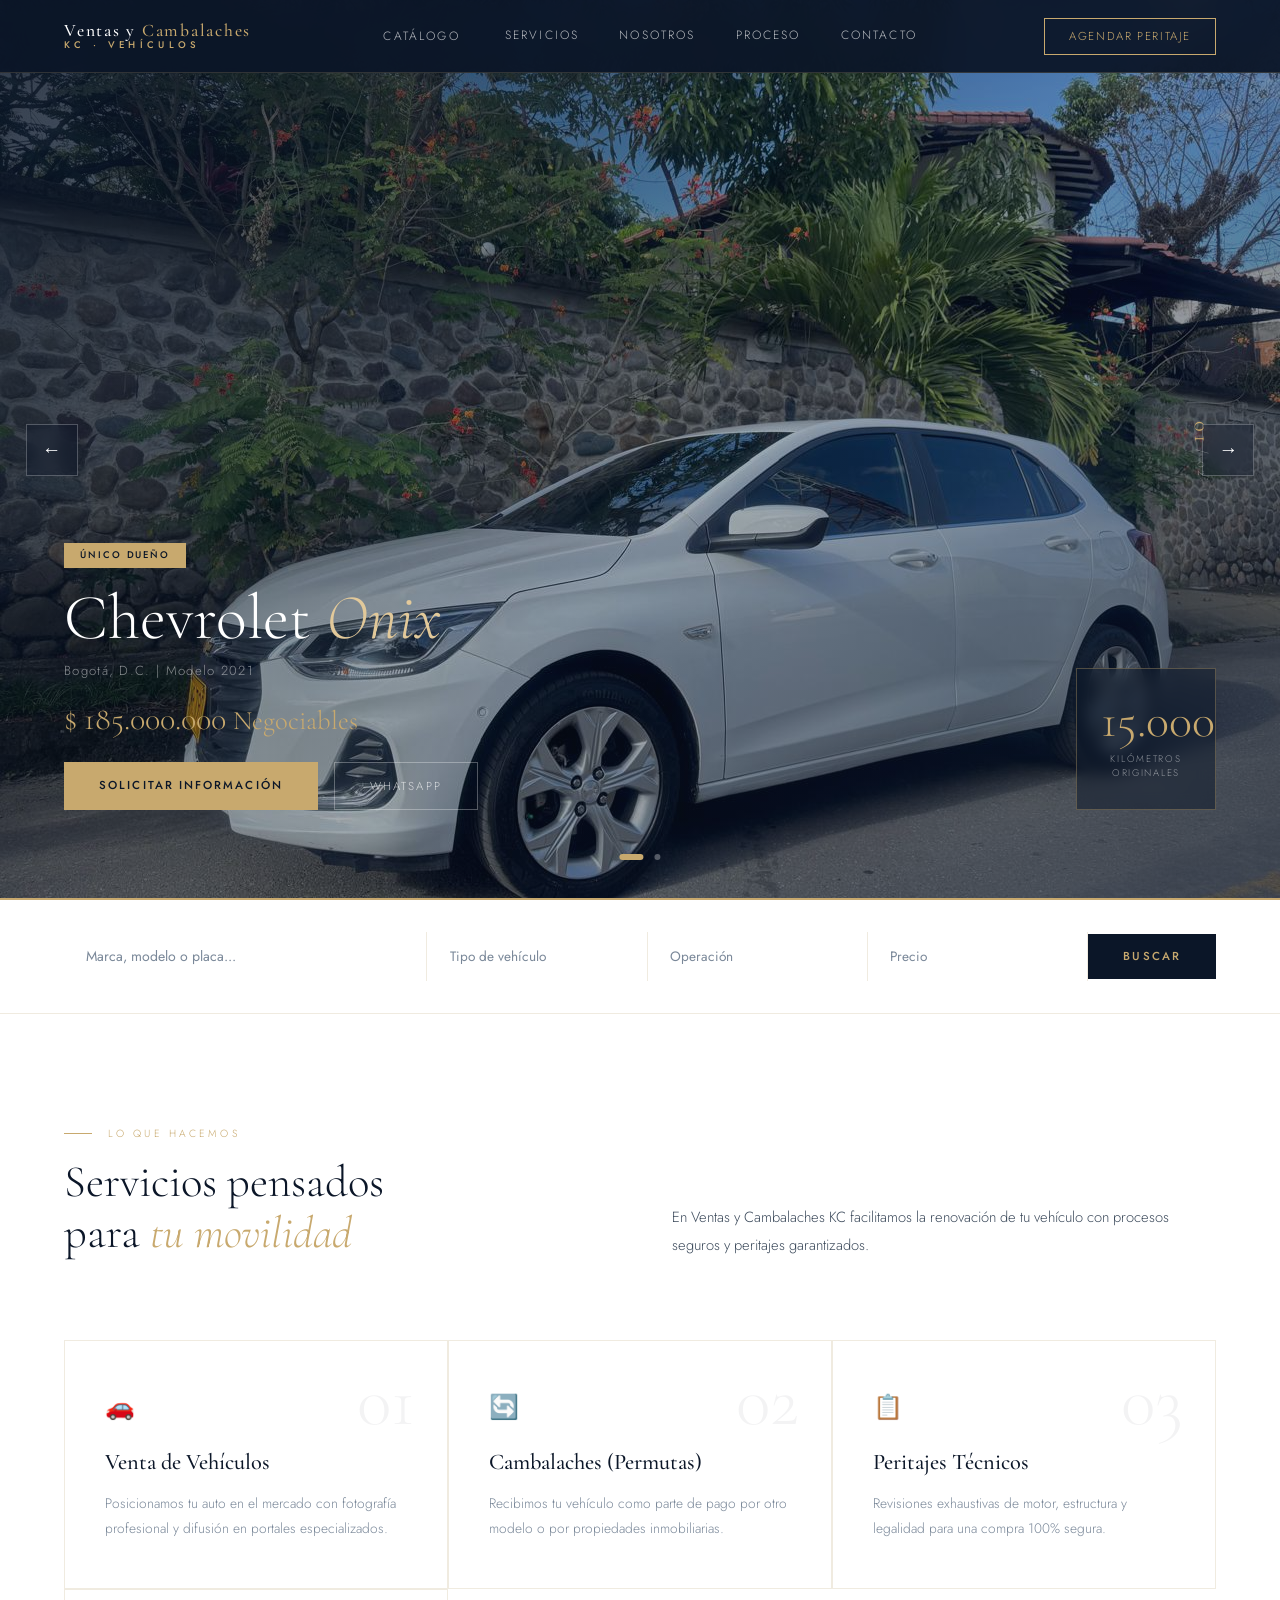
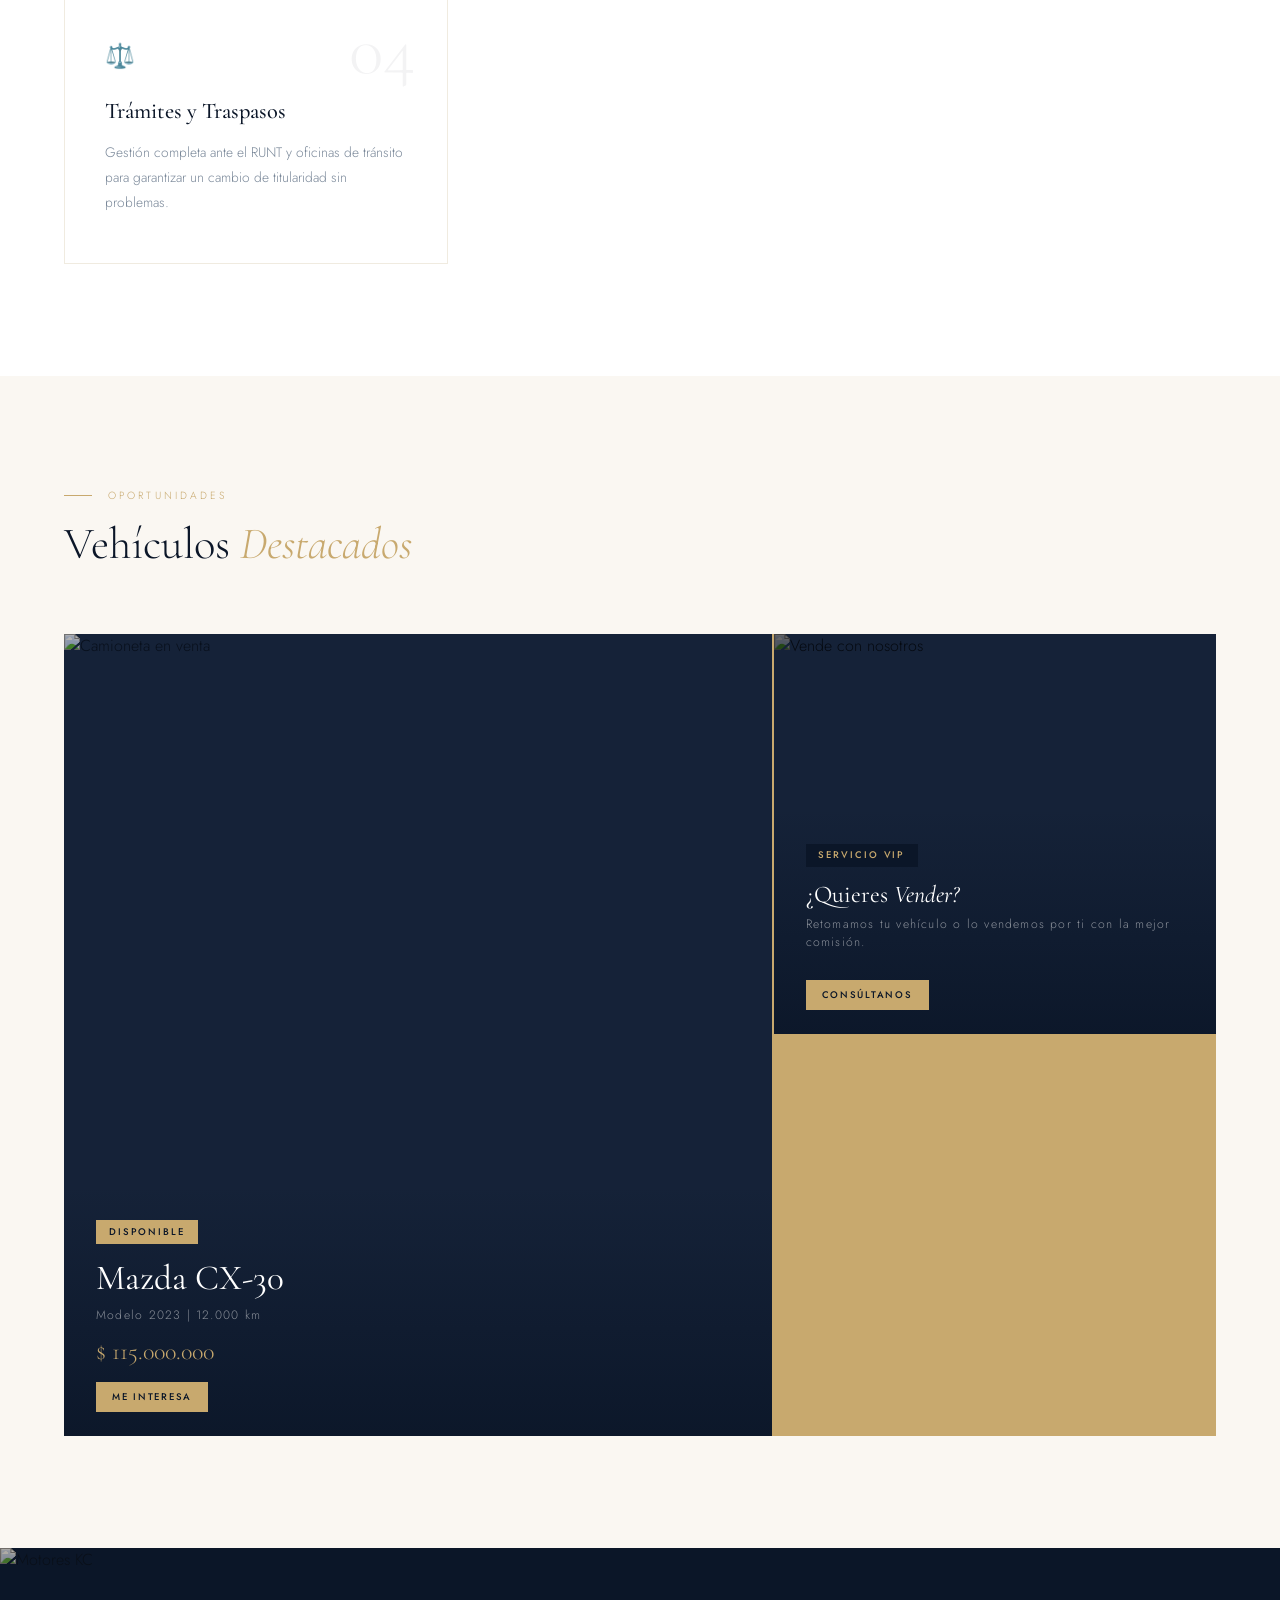
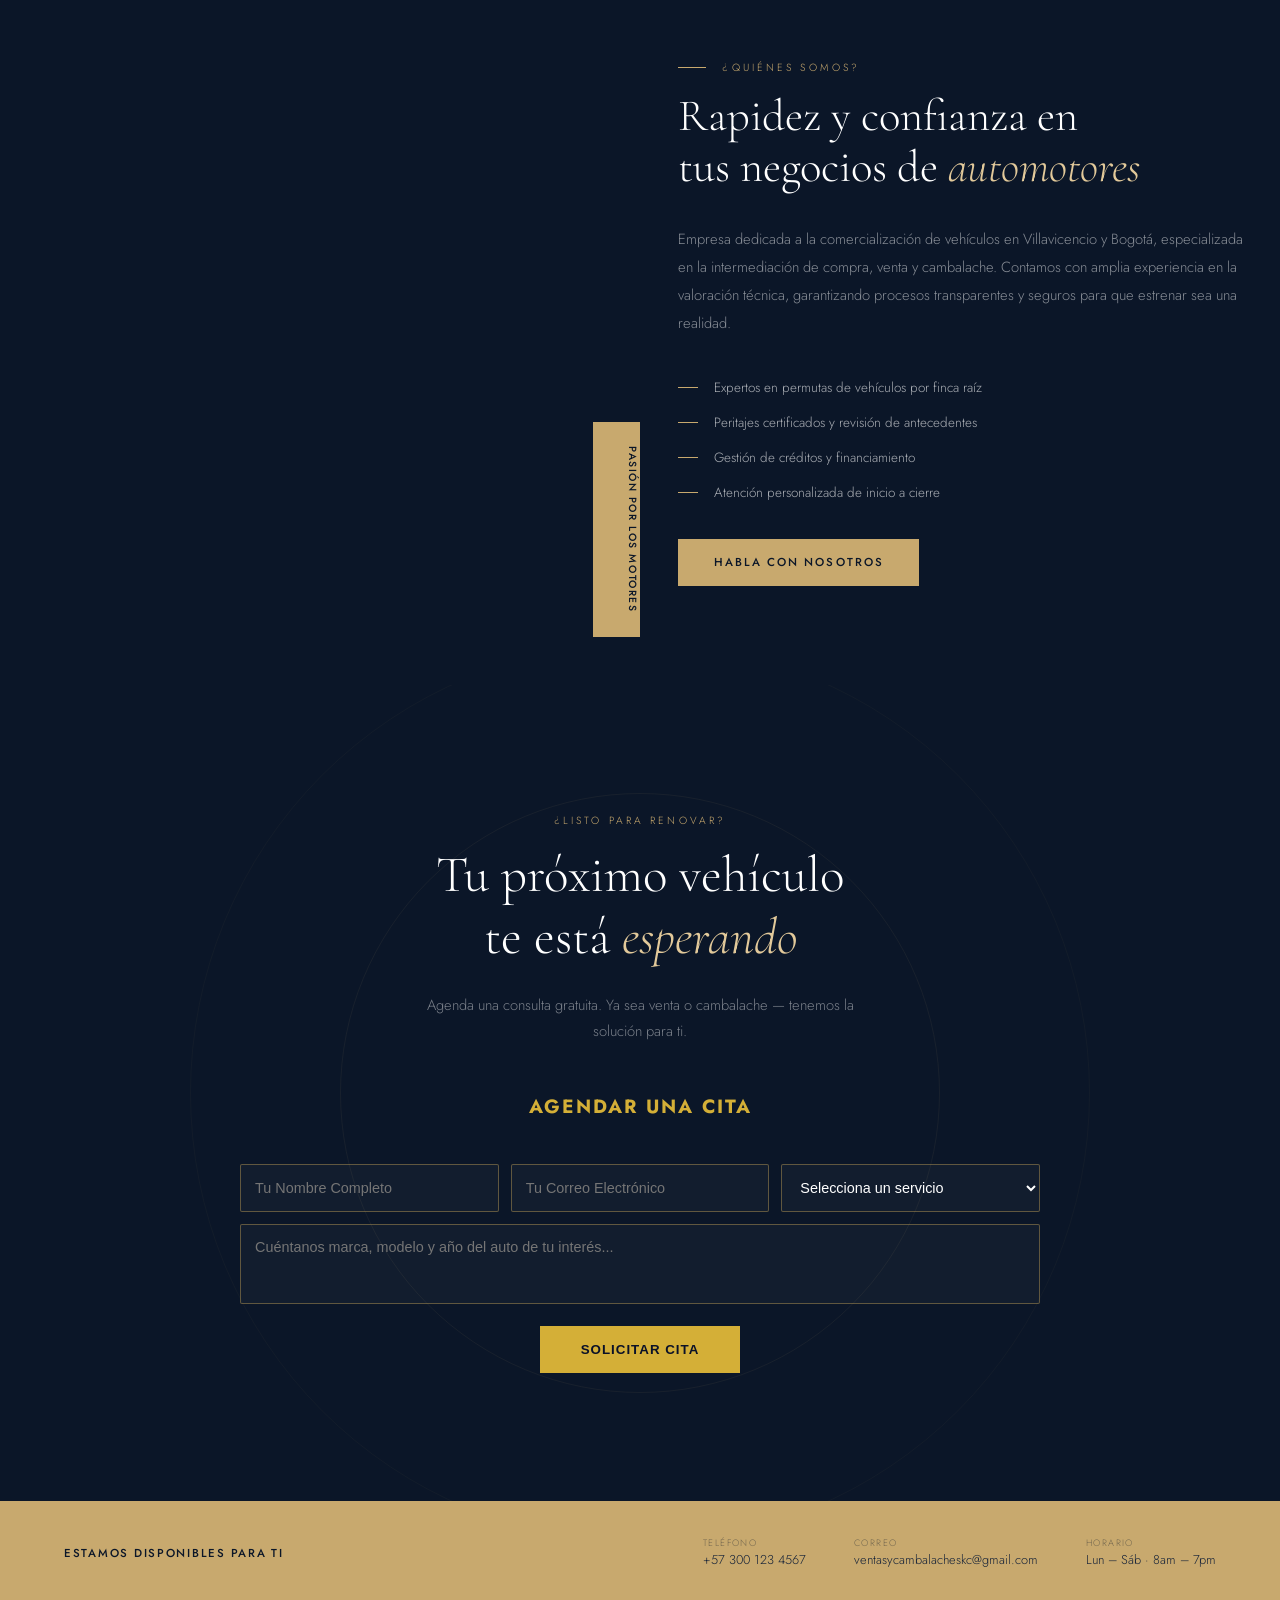
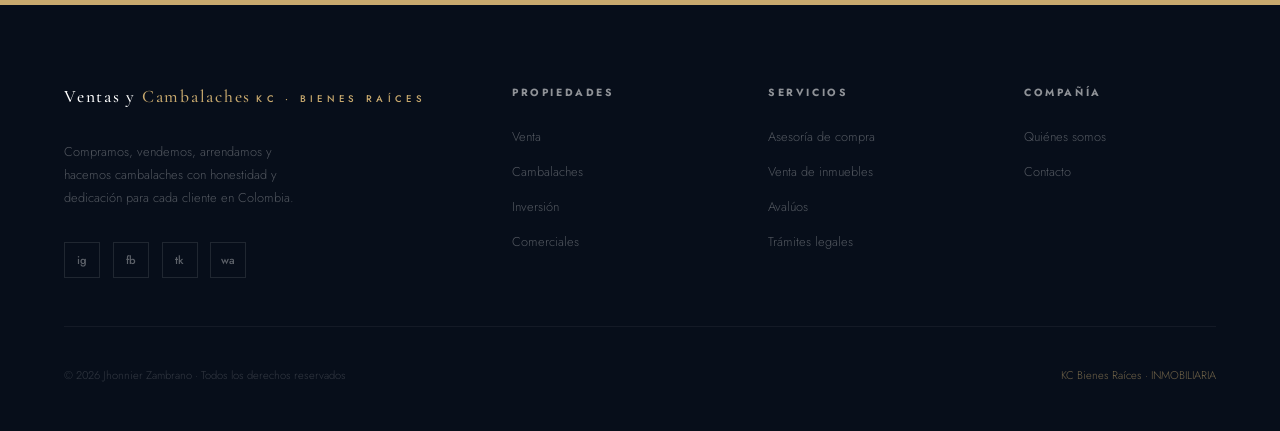
==== vehiculos.html @ 25b7a79c "feat: agrega propiedad Sol del Llano y catálogo de vehículos" ====
<!DOCTYPE html>
<html lang="es">
<head>
<meta charset="UTF-8">
<meta name="viewport" content="width=device-width, initial-scale=1.0">
<title>KC Vehículos | Ventas y Cambalaches en Bogotá</title>
<meta name="description" content="Tu próximo vehículo te está esperando. Especialistas en venta, compra y cambalaches de autos y camionetas con un servicio de lujo.">

<meta property="og:type" content="website">
<meta property="og:url" content="https://jhonnz18.github.io/KC-Bienes-Raices/vehiculos.html">
<meta property="og:title" content="KC Vehículos - Tu próximo auto te espera">
<meta property="og:description" content="Agenda tu consulta gratuita para venta o cambalache de vehículos.">
<meta property="og:image" content="https://jhonnz18.github.io/KC-Bienes-Raices/img/favicon.png">
<meta property="twitter:card" content="summary_large_image">
<meta property="twitter:title" content="KC Vehículos">
<meta property="twitter:description" content="Especialistas en gestión de vehículos y ventas.">
<link rel="preconnect" href="https://fonts.googleapis.com">
<link rel="icon" type="image/png" href="img/favicon.png">
<link rel="apple-touch-icon" href="img/favicon.png">
<link rel="icon" type="image/svg+xml" href="img/Logo.svg">
<link href="https://fonts.googleapis.com/css2?family=Cormorant+Garamond:ital,wght@0,300;0,400;0,500;0,600;1,300;1,400&family=Jost:wght@300;400;500&display=swap" rel="stylesheet">
<link rel="stylesheet" href="css/styles.css">
</head>
<body>
<!-- NAV -->
<nav>
  <a href="index.html" class="nav-logo">
    <span class="nav-logo-top">Ventas y <em>Cambalaches</em></span>
    <span class="nav-logo-kc">KC · VEHÍCULOS</span>
  </a>
  <ul class="nav-links">
    <li class="dropdown">
    <a href="#" class="dropbtn">CATÁLOGO <i class="fas fa-caret-down"></i></a>
    <div class="dropdown-content">
        <a href="index.html">Propiedades</a>
        <a href="vehiculos.html">Vehículos</a>
    </div>
</li>
    <li><a href="#servicios">Servicios</a></li>
    <li><a href="#nosotros">Nosotros</a></li>
    <li><a href="#proceso">Proceso</a></li>
    <li><a href="#contacto">Contacto</a></li>
  </ul>
  <a href="#contacto" class="nav-cta">Agendar peritaje</a>
  <button class="nav-hamburger" id="hamburger" aria-label="Menú">
    <span></span><span></span><span></span>
  </button>
</nav>

<div class="hero">
    <div class="carousel-track" id="track">
        <div class="carousel-slide">
            <div class="slide-bg" style="background-image:url('img/autos/Chevrolet_onix_2021_1.jpeg')"></div>
            <div class="slide-overlay"></div>
            <div class="slide-content">
                <div class="slide-info">
                    <span class="slide-tag">Único Dueño</span>
                    <h1 class="slide-name">Chevrolet <em>Onix</em></h1>
                    <div class="slide-location">Bogotá, D.C. | Modelo 2021 </div>
                    <div class="slide-price">$ 185.000.000 <small>Negociables</small></div>
                    <div class="slide-actions">
                        <a href="#contacto" class="btn-primary">Solicitar Información</a>
                        <a href="https://wa.me/573138341671?text=Hola%20KC%20Vehiculos,%20me%20interesa%20la%20Toyota%20Hilux." class="btn-ghost">WhatsApp</a>
                    </div>
                </div>

                <div class="slide-badge">
                    <div class="badge-num">15.000</div>
                    <div class="badge-label">Kilómetros <br> Originales</div>
                </div>
            </div>
        </div>

        <div class="carousel-slide">
            <div class="slide-bg" style="background-image:url('img/autos/Chevrolet_onix_2021_3.jpeg')"></div>
            <div class="slide-overlay"></div>
            <div class="slide-content">
                <div class="slide-info">
                    <span class="slide-tag">Documentación al día</span>
                    <h1 class="slide-name">Línea <em>Premium</em></h1>
                    <div class="slide-location">Peritaje aprobado | Asegurables 100%</div>
                    <div class="slide-actions">
                        <a href="#contacto" class="btn-primary">Ver Catálogo</a>
                    </div>
                </div>

                <div class="slide-badge">
                    <div class="badge-num">2023</div>
                    <div class="badge-label">Modelos <br> Recientes</div>
                </div>
            </div>
        </div>
    </div>

    <button class="carousel-arrow prev" id="prevBtn">&#8592;</button>
    <button class="carousel-arrow next" id="nextBtn">&#8594;</button>

    <div class="carousel-dots" id="dots">
        <button class="carousel-dot active" data-idx="0"></button>
        <button class="carousel-dot" data-idx="1"></button>
    </div>

    <div class="slide-counter" id="counter"><span>01</span> / 02</div>
    <div class="carousel-progress" id="progress"></div>
</div>

<!-- SEARCH BAR -->
<div class="search-bar">
  <input class="search-field" type="text" placeholder="Marca, modelo o placa...">
  <select class="search-select"><option>Tipo de vehículo</option><option>SUV</option><option>Sedán</option><option>Pick-up</option><option>Deportivo</option></select>
  <select class="search-select"><option>Operación</option><option>En Venta</option><option>Cambalache</option></select>
  <select class="search-select"><option>Precio</option><option>Hasta $50M</option><option>$50M–$100M</option><option>$100M–$200M</option><option>Más de $200M</option></select>
  <button class="search-btn">Buscar</button>
</div>

<!-- SERVICES -->
<section class="services" id="servicios">
  <div class="services-header">
    <div>
      <div class="section-label">Lo que hacemos</div>
      <h2 class="section-title">Servicios pensados<br>para <em>tu movilidad</em></h2>
    </div>
    <p class="services-intro">En Ventas y Cambalaches KC facilitamos la renovación de tu vehículo con procesos seguros y peritajes garantizados.</p>
  </div>
  <div class="services-grid">
    <div class="service-card"><div class="service-num">01</div><div class="service-icon">🚗</div><div class="service-name">Venta de Vehículos</div><p class="service-desc">Posicionamos tu auto en el mercado con fotografía profesional y difusión en portales especializados.</p></div>
    <div class="service-card"><div class="service-num">02</div><div class="service-icon">🔄</div><div class="service-name">Cambalaches (Permutas)</div><p class="service-desc">Recibimos tu vehículo como parte de pago por otro modelo o por propiedades inmobiliarias.</p></div>
    <div class="service-card"><div class="service-num">03</div><div class="service-icon">📋</div><div class="service-name">Peritajes Técnicos</div><p class="service-desc">Revisiones exhaustivas de motor, estructura y legalidad para una compra 100% segura.</p></div>
    <div class="service-card"><div class="service-num">04</div><div class="service-icon">⚖️</div><div class="service-name">Trámites y Traspasos</div><p class="service-desc">Gestión completa ante el RUNT y oficinas de tránsito para garantizar un cambio de titularidad sin problemas.</p></div>
  </div>
</section>

<!-- Vehículos destacados -->
<section class="properties" id="propiedades">
    <div class="properties-header">
        <div>
            <span class="section-label">Oportunidades</span>
            <h2 class="section-title">Vehículos <em>Destacados</em></h2>
        </div>
    </div>

    <div class="properties-grid">
        <div class="prop-card prop-main">
            <img src="img/vehiculos/camioneta_ejemplo.webp" alt="Camioneta en venta" class="prop-card-img">
            <div class="prop-info">
                <span class="prop-tag">Disponible</span>
                <h3 class="prop-name">Mazda CX-30</h3>
                <p class="prop-location">Modelo 2023 | 12.000 km</p>
                <div class="prop-price">$ 115.000.000</div>
                <a href="https://wa.me/573138341671" class="btn-primary" style="padding: 0.5rem 1rem; font-size: 0.6rem; margin-top: 1rem; display: inline-block;">Me interesa</a>
            </div>
        </div>

        <div class="prop-card">
            <img src="img/vehiculos/vende_con_nosotros.webp" alt="Vende con nosotros" class="prop-card-img" style="filter: brightness(0.4);">
            <div class="prop-info">
                <span class="prop-tag" style="background: var(--navy); color: var(--gold);">Servicio VIP</span>
                <h3 class="prop-name">¿Quieres <em>Vender?</em></h3>
                <p class="prop-location">Retomamos tu vehículo o lo vendemos por ti con la mejor comisión.</p>
                <a href="#contacto" class="btn-primary" style="padding: 0.5rem 1rem; font-size: 0.6rem; margin-top: 1rem; display: inline-block;">Consúltanos</a>
            </div>
        </div>
    </div>
</section>

<!-- ABOUT -->
<section class="about" id="nosotros">
  <div class="about-image">
    <img src="https://images.unsplash.com/photo-1552519507-da3b142c6e3d?w=800&q=85" alt="Motores KC">
    <div class="about-image-label">Pasión por los Motores</div>
  </div>
  <div class="about-content">
    <div class="section-label">¿Quiénes somos?</div>
    <h2 class="section-title" style="color:white;"> Rapidez y confianza en<br>tus negocios de <em>automotores</em><br></h2>
    <p class="about-body">Empresa dedicada a la comercialización de vehículos en Villavicencio y Bogotá, especializada en la intermediación de compra, venta y cambalache. Contamos con amplia experiencia en la valoración técnica, garantizando procesos transparentes y seguros para que estrenar sea una realidad.</p>
    <ul class="about-features">
      <li>Expertos en permutas de vehículos por finca raíz</li>
      <li>Peritajes certificados y revisión de antecedentes</li>
      <li>Gestión de créditos y financiamiento</li>
      <li>Atención personalizada de inicio a cierre</li>
    </ul>
    <a href="#contacto" class="btn-primary">Habla con nosotros</a>
  </div>
</section>

<!-- Sección de Agendar Cita -->
<section class="cta-section" id="contacto">
    <div class="section-label cta-label">¿Listo para renovar?</div>
    <h2 class="cta-title">Tu próximo vehículo<br>te está <em>esperando</em></h2>
    <p class="cta-desc">Agenda una consulta gratuita. Ya sea venta o cambalache — tenemos la solución para ti.</p>
    
    <div class="cta-actions">
        <h2>Agendar una Cita</h2>
        <form id="form-agendar" action="javascript:void(0);" onsubmit="event.preventDefault();">
            <input type="text" name="user_name" placeholder="Tu Nombre Completo" required>
            <input type="email" name="user_email" placeholder="Tu Correo Electrónico" required>
            <select name="servicio" required>
                <option value="" disabled selected>Selecciona un servicio</option>
                <option value="Compra">Compra de Vehículo</option>
                <option value="Venta">Venta de Vehículo</option>
                <option value="Cambalache">Cambalache / Permuta</option>
            </select>
            <textarea name="message" placeholder="Cuéntanos marca, modelo y año del auto de tu interés..." required></textarea>
            <button type="submit" id="btn-enviar">Solicitar Cita</button>
        </form> 
    </div>
</section>

<!-- Modal de Confirmación -->
<div id="custom-modal" class="modal-overlay" style="display: none;">
    <div class="modal-content">
        <div class="modal-icon">✔</div>
        <h3 class="modal-title">¡Cita Solicitada!</h3>
        <p class="modal-text">Gracias por confiar en <strong>KC Vehículos</strong>. Nos pondremos en contacto pronto.</p>
        <button type="button" onclick="closeModal()" class="modal-btn">Entendido</button>
    </div>
</div>
<!-- CONTACT STRIP -->
<div class="contact-strip">
  <div class="contact-strip-text">Estamos disponibles para ti</div>
  <div class="contact-strip-info">
    <div class="contact-item"><span class="contact-item-label">Teléfono</span>+57 300 123 4567</div>
    <div class="contact-item"><span class="contact-item-label">Correo</span>ventasycambalacheskc@gmail.com</div>
    <div class="contact-item"><span class="contact-item-label">Horario</span>Lun – Sáb · 8am – 7pm</div>
  </div>
</div>
<!-- FOOTER -->
<footer>
  <div class="footer-grid">
    <div>
      <a href="#" class="nav-logo" style="display:inline-block; margin-bottom:1rem;">
        <span class="nav-logo-top">Ventas y <em>Cambalaches</em></span>
        <span class="nav-logo-kc">KC · Bienes Raíces</span>
      </a>
      <p class="footer-tagline">Compramos, vendemos, arrendamos y hacemos cambalaches con honestidad y dedicación para cada cliente en Colombia.</p>
      <div class="footer-social">
        <a href="https://www.instagram.com/ventasycambalacheskc?igsh=ZnFyOThuaWVzZmMy" class="social-btn">ig</a>
        <a href="https://www.facebook.com/profile.php?id=61577537324585&sfnsn=wa" class="social-btn">fb</a>
        <a href="https://www.tiktok.com/@jeniferparrado?_r=1&_t=ZS-95vRqZC7uUx" class="social-btn">tk</a>
        <a href="https://wa.me/573138341671" class="social-btn">wa</a>
      </div>
    </div>
    <div class="footer-col"><h4>Propiedades</h4><ul class="footer-links"><li><a href="#">Venta</a></li><li><a href="#">Cambalaches</a></li><li><a href="#">Inversión</a></li><li><a href="#">Comerciales</a></li></ul></div>
    <div class="footer-col"><h4>Servicios</h4><ul class="footer-links"><li><a href="#">Asesoría de compra</a></li><li><a href="#">Venta de inmuebles</a></li><li><a href="#">Avalúos</a></li><li><a href="#">Trámites legales</a></li></ul></div>
    <div class="footer-col"><h4>Compañía</h4><ul class="footer-links"><li><a href="#">Quiénes somos</a></li><li><a href="#">Contacto</a></li></ul></div>
  </div>
  <div class="footer-bottom">
    <span>© 2026 Jhonnier Zambrano · Todos los derechos reservados</span>
    <span class="gold"> KC Bienes Raíces · INMOBILIARIA</span>
  </div>
</footer>

<script src="js/main.js"></script>
<script type="text/javascript" src="https://cdn.jsdelivr.net/npm/@emailjs/browser@3/dist/email.min.js"></script>
<script src="js/contact.js"></script>
</body>
</html>
---- css/styles.css ----
*, *::before, *::after { box-sizing: border-box; margin: 0; padding: 0; }
  :root {
    --navy: #0B1628;
    --navy-mid: #152238;
    --gold: #C8A96E;
    --gold-light: #E2C99A;
    --gold-pale: #F5EDD8;
    --cream: #FAF7F2;
    --cream-dark: #F0EBE0;
    --text-dark: #0B1628;
    --text-mid: #3D4B5C;
    --text-muted: #7A8899;
    --white: #FFFFFF;
  }
  html { scroll-behavior: smooth; }
  body { font-family: 'Jost', sans-serif; background: var(--cream); color: var(--text-dark); font-weight: 300; overflow-x: hidden; }

  /* NAV */
  nav {
    position: fixed; top: 0; left: 0; right: 0; z-index: 200;
    display: flex; align-items: center; justify-content: space-between;
    padding: 1.1rem 5%;
    background: rgba(11,22,40,0.94);
    backdrop-filter: blur(14px);
    border-bottom: 0.5px solid rgba(200,169,110,0.2);
  }
  .nav-logo { display: flex; flex-direction: column; line-height: 1; text-decoration: none; }
  .nav-logo-top {
    font-family: 'Cormorant Garamond', serif;
    font-size: 1.1rem; font-weight: 500;
    letter-spacing: 0.1em; color: var(--white);
  }
  .nav-logo-top em { font-style: normal; color: var(--gold); }
  .nav-logo-kc {
    font-family: 'Jost', sans-serif;
    font-size: 0.6rem; font-weight: 500;
    letter-spacing: 0.45em; text-transform: uppercase;
    color: var(--gold); margin-top: 2px;
  }
  .nav-links { display: flex; gap: 2.5rem; list-style: none; }
  .nav-links a {
    font-size: 0.75rem; letter-spacing: 0.18em; text-transform: uppercase;
    color: rgba(255,255,255,0.7); text-decoration: none; transition: color 0.3s;
  }
  .nav-links a:hover { color: var(--gold); }
  .nav-cta {
    font-size: 0.72rem; letter-spacing: 0.14em; text-transform: uppercase;
    padding: 0.6rem 1.5rem; border: 1px solid var(--gold);
    color: var(--gold); text-decoration: none; transition: all 0.3s;
  }
  .nav-cta:hover { background: var(--gold); color: var(--navy); }

  /* HERO CAROUSEL */
  .hero {
    position: relative; height: 100vh; min-height: 700px;
    overflow: hidden;
  }

  .carousel-track {
    position: absolute; inset: 0;
    display: flex; width: 400%; 
    transition: transform 0.9s cubic-bezier(0.77,0,0.175,1);
  }

  .carousel-slide {
    position: relative; width: 25%; flex-shrink: 0;
    height: 100%;
  }

  .slide-bg {
    position: absolute; inset: 0;
    background-size: cover; background-position: center;
    transform: scale(1.00);
    transition: transform 8s ease-out;
  }
  .carousel-slide.active .slide-bg { transform: scale(1); }

  .slide-overlay {
    position: absolute; inset: 0;
    background: linear-gradient(
      135deg,
      rgba(11,22,40,0.85) 0%,
      rgba(11,22,40,0.35) 55%,
      rgba(11,22,40,0.65) 100%
    );
  }

  /* Animated diagonal accent */
  .slide-accent {
    position: absolute; top: 0; right: 0;
    width: 38%; height: 100%;
    border-left: 1px solid rgba(200,169,110,0.15);
    background: linear-gradient(160deg, transparent 40%, rgba(200,169,110,0.05) 100%);
    pointer-events: none;
  }

  .slide-content {
    position: absolute; bottom: 0; left: 0; right: 0;
    padding: 0 5% 7%;
    display: flex; justify-content: space-between; align-items: flex-end;
  }

  .slide-info { max-width: 560px; }

  .slide-label {
    font-size: 0.65rem; letter-spacing: 0.3em; text-transform: uppercase;
    color: var(--gold); margin-bottom: 1rem;
    display: flex; align-items: center; gap: 0.8rem;
    opacity: 0; transform: translateY(20px);
    transition: all 0.7s ease 0.3s;
  }
  .slide-label::before { content: ''; width: 32px; height: 1px; background: var(--gold); }

  .slide-tag {
    display: inline-block;
    font-size: 0.6rem; letter-spacing: 0.2em; text-transform: uppercase;
    padding: 0.35rem 1rem; background: var(--gold); color: var(--navy);
    font-weight: 500; margin-bottom: 1rem;
    opacity: 0; transform: translateY(20px);
    transition: all 0.7s ease 0.4s;
  }

  .slide-name {
    font-family: 'Cormorant Garamond', serif;
    font-size: clamp(2.4rem, 5vw, 4.5rem); font-weight: 300; line-height: 1.05;
    color: var(--white); margin-bottom: 0.6rem;
    opacity: 0; transform: translateY(24px);
    transition: all 0.7s ease 0.5s;
  }
  .slide-name em { font-style: italic; color: var(--gold-light); }

  .slide-location {
    font-size: 0.82rem; letter-spacing: 0.1em;
    color: rgba(255,255,255,0.5); margin-bottom: 1.2rem;
    opacity: 0; transform: translateY(20px);
    transition: all 0.7s ease 0.6s;
  }

  .slide-details {
    display: flex; gap: 1.5rem; margin-bottom: 1.8rem;
    opacity: 0; transform: translateY(20px);
    transition: all 0.7s ease 0.65s;
  }
  .slide-detail {
    font-size: 0.8rem; color: rgba(255,255,255,0.65);
    display: flex; align-items: center; gap: 0.4rem;
  }
  .slide-detail::before { content: '◆'; font-size: 0.4rem; color: var(--gold); }

  .slide-price {
    font-family: 'Cormorant Garamond', serif;
    font-size: 2rem; font-weight: 300; color: var(--gold);
    opacity: 0; transform: translateY(20px);
    transition: all 0.7s ease 0.7s;
  }

  .slide-actions {
    display: flex; gap: 1rem; margin-top: 1.5rem;
    opacity: 0; transform: translateY(20px);
    transition: all 0.7s ease 0.8s;
  }

  .carousel-slide.active .slide-label,
  .carousel-slide.active .slide-tag,
  .carousel-slide.active .slide-name,
  .carousel-slide.active .slide-location,
  .carousel-slide.active .slide-details,
  .carousel-slide.active .slide-price,
  .carousel-slide.active .slide-actions {
    opacity: 1; transform: translateY(0);
  }

  /* Property badge card (right side) */
  .slide-badge {
    flex-shrink: 0;
    border: 1px solid rgba(200,169,110,0.35);
    padding: 1.8rem 1.5rem; text-align: center;
    width: 140px; background: rgba(11,22,40,0.5);
    backdrop-filter: blur(8px);
    opacity: 0; transform: translateX(20px);
    transition: all 0.7s ease 0.9s;
  }
  .carousel-slide.active .slide-badge { opacity: 1; transform: translateX(0); }

  .badge-num {
    font-family: 'Cormorant Garamond', serif;
    font-size: 3rem; font-weight: 300; color: var(--gold); line-height: 1;
  }
  .badge-label {
    font-size: 0.6rem; letter-spacing: 0.18em; text-transform: uppercase;
    color: rgba(255,255,255,0.5); margin-top: 0.4rem; line-height: 1.5;
  }

  /* Nav arrows */
  .carousel-arrow {
    position: absolute; top: 50%; transform: translateY(-50%);
    z-index: 10; width: 52px; height: 52px;
    border: 1px solid rgba(255,255,255,0.25);
    background: rgba(11,22,40,0.4); backdrop-filter: blur(8px);
    color: var(--white); cursor: pointer;
    display: flex; align-items: center; justify-content: center;
    font-size: 1.2rem; transition: all 0.3s;
  }
  .carousel-arrow:hover { border-color: var(--gold); color: var(--gold); background: rgba(11,22,40,0.7); }
  .carousel-arrow.prev { left: 2%; }
  .carousel-arrow.next { right: 2%; }

  /* Dots */
  .carousel-dots {
    position: absolute; bottom: 2.5rem; left: 50%;
    transform: translateX(-50%);
    display: flex; gap: 0.7rem; z-index: 10;
  }
  .carousel-dot {
    width: 6px; height: 6px; border-radius: 50%;
    background: rgba(255,255,255,0.3);
    cursor: pointer; transition: all 0.4s;
    border: none; padding: 0;
  }
  .carousel-dot.active { background: var(--gold); width: 24px; border-radius: 3px; }

  /* Slide counter */
  .slide-counter {
    position: absolute; top: 50%; right: 5%;
    transform: translateY(-50%);
    font-family: 'Cormorant Garamond', serif;
    font-size: 0.9rem; color: rgba(255,255,255,0.35);
    letter-spacing: 0.15em; z-index: 10;
    writing-mode: vertical-rl; text-orientation: mixed;
  }
  .slide-counter span { color: var(--gold); font-size: 1.4rem; }

  /* Progress bar */
  .carousel-progress {
    position: absolute; bottom: 0; left: 0;
    height: 2px; background: var(--gold);
    width: 0%; z-index: 10;
    transition: width 5s linear;
  }
  .carousel-progress.running { width: 100%; }

  /* SEARCH BAR */
  .search-bar {
    background: var(--white); padding: 2rem 5%;
    display: flex; align-items: center; gap: 0;
    border-bottom: 1px solid var(--cream-dark);
    box-shadow: 0 4px 30px rgba(11,22,40,0.06);
  }
  .search-field {
    flex: 1; padding: 0.9rem 1.4rem;
    border: none; border-right: 1px solid var(--cream-dark);
    font-family: 'Jost', sans-serif; font-size: 0.88rem;
    color: var(--text-dark); outline: none; background: transparent;
  }
  .search-field::placeholder { color: var(--text-muted); }
  .search-select {
    flex: 0.55; padding: 0.9rem 1.4rem;
    border: none; border-right: 1px solid var(--cream-dark);
    font-family: 'Jost', sans-serif; font-size: 0.85rem;
    color: var(--text-muted); outline: none; background: transparent;
    cursor: pointer; appearance: none;
  }
  .search-btn {
    padding: 0.9rem 2.2rem; background: var(--navy);
    color: var(--gold); font-family: 'Jost', sans-serif;
    font-size: 0.72rem; letter-spacing: 0.18em; text-transform: uppercase;
    border: none; cursor: pointer; transition: all 0.3s; font-weight: 500;
  }
  .search-btn:hover { background: var(--gold); color: var(--navy); }

  /* STATS BAR */
  .stats-bar {
    background: var(--navy); padding: 2.8rem 5%;
    display: grid; grid-template-columns: repeat(4, 1fr);
  }
  .stat-item { text-align: center; padding: 0 2rem; border-right: 0.5px solid rgba(255,255,255,0.07); }
  .stat-item:last-child { border-right: none; }
  .stat-num { font-family: 'Cormorant Garamond', serif; font-size: 2.8rem; font-weight: 300; color: var(--gold); line-height: 1; }
  .stat-label { font-size: 0.65rem; letter-spacing: 0.2em; text-transform: uppercase; color: rgba(255,255,255,0.4); margin-top: 0.4rem; }

  /* SECTION COMMONS */
  section { padding: 7rem 5%; }
  .section-label {
    font-size: 0.65rem; letter-spacing: 0.3em; text-transform: uppercase;
    color: var(--gold); display: flex; align-items: center; gap: 1rem; margin-bottom: 1rem;
  }
  .section-label::before { content: ''; width: 28px; height: 1px; background: var(--gold); }
  .section-title { font-family: 'Cormorant Garamond', serif; font-size: clamp(2rem, 3.5vw, 3.2rem); font-weight: 300; line-height: 1.15; color: var(--navy); }
  .section-title em { font-style: italic; color: var(--gold); }

  /* SERVICES */
  .services { background: var(--white); }
  .services-header { display: grid; grid-template-columns: 1fr 1fr; gap: 4rem; align-items: end; margin-bottom: 5rem; }
  .services-intro { font-size: 0.92rem; line-height: 1.9; color: var(--text-mid); }
  .services-grid { display: grid; grid-template-columns: repeat(3, 1fr); gap: 0; }
  .service-card {
    padding: 3rem 2.5rem; border: 0.5px solid var(--cream-dark);
    position: relative; transition: all 0.4s; cursor: default;
  }
  .service-card:hover { background: var(--navy); border-color: var(--navy); }
  .service-card:hover .service-num { color: rgba(200,169,110,0.12); }
  .service-card:hover .service-name { color: var(--white); }
  .service-card:hover .service-desc { color: rgba(255,255,255,0.5); }
  .service-num { font-family: 'Cormorant Garamond', serif; font-size: 4.5rem; font-weight: 300; color: rgba(11,22,40,0.05); line-height: 1; position: absolute; top: 1.5rem; right: 2rem; transition: color 0.4s; }
  .service-icon { font-size: 1.5rem; color: var(--gold); margin-bottom: 1.5rem; }
  .service-name { font-family: 'Cormorant Garamond', serif; font-size: 1.4rem; font-weight: 500; color: var(--navy); margin-bottom: 1rem; transition: color 0.4s; }
  .service-desc { font-size: 0.86rem; line-height: 1.8; color: var(--text-muted); transition: color 0.4s; }

  /* PROPERTIES */
  .properties { background: var(--cream); }
  .properties-header { display: flex; justify-content: space-between; align-items: flex-end; margin-bottom: 4rem; }
  .properties-grid { display: grid; grid-template-columns: 1.6fr 1fr; gap: 1.5px; }
  .prop-main { grid-row: span 2; }
  .prop-card { position: relative; overflow: hidden; cursor: pointer; background: var(--navy-mid); }
  .prop-card-img { width: 100%; height: 100%; min-height: 300px; object-fit: cover; display: block; filter: brightness(0.7); transition: all 0.6s ease; }
  .prop-main .prop-card-img { min-height: 620px; }
  .prop-card:hover .prop-card-img { filter: brightness(0.5); transform: scale(1.04); }
  .prop-info { position: absolute; bottom: 0; left: 0; right: 0; padding: 2rem; background: linear-gradient(to top, rgba(11,22,40,0.9) 0%, transparent 100%); transform: translateY(8px); transition: transform 0.4s; }
  .prop-card:hover .prop-info { transform: translateY(0); }
  .prop-tag { display: inline-block; font-size: 0.6rem; letter-spacing: 0.2em; text-transform: uppercase; padding: 0.3rem 0.8rem; background: var(--gold); color: var(--navy); margin-bottom: 0.8rem; font-weight: 500; }
  .prop-name { font-family: 'Cormorant Garamond', serif; font-size: 1.5rem; font-weight: 400; color: var(--white); margin-bottom: 0.4rem; }
  .prop-main .prop-name { font-size: 2.2rem; }
  .prop-location { font-size: 0.76rem; color: rgba(255,255,255,0.5); letter-spacing: 0.1em; margin-bottom: 0.8rem; }
  .prop-details { display: flex; gap: 1.5rem; font-size: 0.76rem; color: rgba(255,255,255,0.55); }
  .prop-price { font-family: 'Cormorant Garamond', serif; font-size: 1.5rem; font-weight: 300; color: var(--gold); margin-top: 0.5rem; }

  /* ABOUT */
  .about { background: var(--navy); display: grid; grid-template-columns: 1fr 1fr; gap: 0; padding: 0; }
  .about-image { position: relative; min-height: 600px; overflow: hidden; }
  .about-image img { width: 100%; height: 100%; object-fit: cover; display: block; filter: brightness(0.65) sepia(0.15); }
  .about-image-label { position: absolute; bottom: 3rem; right: -2rem; background: var(--gold); padding: 1.5rem 2rem; color: var(--navy); font-size: 0.65rem; letter-spacing: 0.15em; text-transform: uppercase; font-weight: 500; writing-mode: vertical-rl; }
  .about-content { padding: 7rem 5% 7rem 6%; }
  .about .section-label { color: var(--gold); }
  .about .section-title { color: var(--white); }
  .about .section-title em { color: var(--gold-light); }
  .about-body { font-size: 0.92rem; line-height: 1.9; color: rgba(255,255,255,0.5); margin-top: 2rem; margin-bottom: 2.5rem; }
  .about-features { list-style: none; display: flex; flex-direction: column; gap: 1rem; margin-bottom: 3rem; }
  .about-features li { font-size: 0.84rem; color: rgba(255,255,255,0.65); display: flex; align-items: center; gap: 1rem; }
  .about-features li::before { content: ''; width: 20px; height: 1px; background: var(--gold); flex-shrink: 0; }

  /* PROCESS */
  .process { background: var(--cream-dark); }
  .process-steps { display: grid; grid-template-columns: repeat(4, 1fr); gap: 2rem; margin-top: 4rem; position: relative; }
  .process-steps::before { content: ''; position: absolute; top: 2.4rem; left: 12.5%; right: 12.5%; height: 1px; background: linear-gradient(to right, transparent, var(--gold), transparent); }
  .process-step { text-align: center; padding: 1rem; }
  .step-num { width: 48px; height: 48px; border-radius: 50%; border: 1px solid var(--gold); display: flex; align-items: center; justify-content: center; margin: 0 auto 1.5rem; font-family: 'Cormorant Garamond', serif; font-size: 1.2rem; color: var(--gold); background: var(--cream-dark); position: relative; z-index: 1; }
  .step-title { font-family: 'Cormorant Garamond', serif; font-size: 1.1rem; font-weight: 500; color: var(--navy); margin-bottom: 0.7rem; }
  .step-desc { font-size: 0.82rem; line-height: 1.75; color: var(--text-muted); }

  /* TESTIMONIALS */
  .testimonials { background: var(--white); }
  .testimonials-grid { display: grid; grid-template-columns: repeat(3, 1fr); gap: 2rem; margin-top: 4rem; }
  .testimonial-card { padding: 2.5rem; border: 0.5px solid var(--cream-dark); position: relative; }
  .testimonial-card::before { content: '"'; font-family: 'Cormorant Garamond', serif; font-size: 5rem; font-weight: 300; color: var(--gold-pale); position: absolute; top: 0.5rem; left: 1.5rem; line-height: 1; }
  .testimonial-text { font-size: 0.88rem; line-height: 1.9; color: var(--text-mid); margin-bottom: 2rem; padding-top: 1.5rem; }
  .testimonial-author { display: flex; align-items: center; gap: 1rem; }
  .author-avatar { width: 42px; height: 42px; border-radius: 50%; background: var(--navy); display: flex; align-items: center; justify-content: center; font-family: 'Cormorant Garamond', serif; font-size: 1rem; color: var(--gold); }
  .author-name { font-size: 0.84rem; font-weight: 500; color: var(--navy); }
  .author-role { font-size: 0.7rem; letter-spacing: 0.1em; color: var(--text-muted); margin-top: 0.15rem; }

  /* CTA */
  .cta-section { background: var(--navy); padding: 8rem 5%; text-align: center; position: relative; overflow: hidden; }
  .cta-section::before { content: ''; position: absolute; top: 50%; left: 50%; transform: translate(-50%,-50%); width: 600px; height: 600px; border-radius: 50%; border: 0.5px solid rgba(200,169,110,0.07); }
  .cta-section::after { content: ''; position: absolute; top: 50%; left: 50%; transform: translate(-50%,-50%); width: 900px; height: 900px; border-radius: 50%; border: 0.5px solid rgba(200,169,110,0.04); }
  .cta-label { color: var(--gold); justify-content: center; }
  .cta-label::before { display: none; }
  .cta-title { font-family: 'Cormorant Garamond', serif; font-size: clamp(2.2rem, 4vw, 4rem); font-weight: 300; color: var(--white); margin-bottom: 1.5rem; position: relative; z-index: 1; }
  .cta-title em { font-style: italic; color: var(--gold-light); }
  .cta-desc { font-size: 0.92rem; color: rgba(255,255,255,0.45); max-width: 460px; margin: 0 auto 3rem; line-height: 1.8; position: relative; z-index: 1; }
  .cta-actions { display: flex; justify-content: center; gap: 1.2rem; position: relative; z-index: 1; }

  /* BTNs */
  .btn-primary { font-size: 0.72rem; letter-spacing: 0.18em; text-transform: uppercase; padding: 0.95rem 2.2rem; background: var(--gold); color: var(--navy); text-decoration: none; font-weight: 500; transition: all 0.3s; }
  .btn-primary:hover { background: var(--gold-light); }
  .btn-ghost { font-size: 0.72rem; letter-spacing: 0.18em; text-transform: uppercase; padding: 0.95rem 2.2rem; border: 1px solid rgba(255,255,255,0.3); color: rgba(255,255,255,0.7); text-decoration: none; transition: all 0.3s; }
  .btn-ghost:hover { border-color: var(--gold); color: var(--gold); }

  /* CONTACT STRIP */
  .contact-strip { background: var(--gold); padding: 2.2rem 5%; display: flex; justify-content: space-between; align-items: center; }
  .contact-strip-text { font-size: 0.72rem; letter-spacing: 0.15em; text-transform: uppercase; color: var(--navy); font-weight: 500; }
  .contact-strip-info { display: flex; gap: 3rem; }
  .contact-item { font-size: 0.8rem; color: var(--navy-mid); }
  .contact-item-label { font-size: 0.58rem; letter-spacing: 0.15em; text-transform: uppercase; color: rgba(11,22,40,0.45); display: block; margin-bottom: 0.1rem; }

  /* FOOTER */
  footer { background: #070E1A; padding: 5rem 5% 3rem; }
  .footer-grid { display: grid; grid-template-columns: 2fr 1fr 1fr 1fr; gap: 4rem; padding-bottom: 3rem; border-bottom: 0.5px solid rgba(255,255,255,0.05); margin-bottom: 2.5rem; }
  .footer-tagline { font-size: 0.8rem; line-height: 1.8; color: rgba(255,255,255,0.3); max-width: 240px; margin: 1.2rem 0 2rem; }
  .footer-social { display: flex; gap: 0.8rem; }
  .social-btn { width: 36px; height: 36px; border: 0.5px solid rgba(255,255,255,0.1); display: flex; align-items: center; justify-content: center; color: rgba(255,255,255,0.35); text-decoration: none; font-size: 0.7rem; font-weight: 500; transition: all 0.3s; }
  .social-btn:hover { border-color: var(--gold); color: var(--gold); }
  .footer-col h4 { font-size: 0.65rem; letter-spacing: 0.25em; text-transform: uppercase; color: rgba(255,255,255,0.55); margin-bottom: 1.5rem; }
  .footer-links { list-style: none; display: flex; flex-direction: column; gap: 0.75rem; }
  .footer-links a { font-size: 0.8rem; color: rgba(255,255,255,0.3); text-decoration: none; transition: color 0.3s; }
  .footer-links a:hover { color: var(--gold); }
  .footer-bottom { display: flex; justify-content: space-between; font-size: 0.7rem; color: rgba(255,255,255,0.18); }
  .footer-bottom .gold { color: var(--gold); opacity: 0.55; }

  /* ── HAMBURGER ── */
  .nav-hamburger {
    display: none; flex-direction: column; gap: 5px;
    cursor: pointer; padding: 4px; background: none; border: none;
    z-index: 300;
  }
  .nav-hamburger span {
    display: block; width: 24px; height: 1.5px;
    background: var(--white); transition: all 0.35s;
  }
  .nav-hamburger.open span:nth-child(1) { transform: translateY(6.5px) rotate(45deg); }
  .nav-hamburger.open span:nth-child(2) { opacity: 0; transform: scaleX(0); }
  .nav-hamburger.open span:nth-child(3) { transform: translateY(-6.5px) rotate(-45deg); }

  /* ── MOBILE MENU OVERLAY ── */
  .mobile-menu {
    display: none; position: fixed; inset: 0; z-index: 250;
    background: rgba(11,22,40,0.98);
    flex-direction: column; align-items: center; justify-content: center;
    gap: 0;
    opacity: 0; transition: opacity 0.35s;
  }
  .mobile-menu.open { opacity: 1; }
  .mobile-menu a {
    font-size: 1.6rem; font-family: 'Cormorant Garamond', serif;
    font-weight: 300; color: rgba(255,255,255,0.7);
    text-decoration: none; padding: 1rem 2rem;
    letter-spacing: 0.08em; transition: color 0.3s;
    border-bottom: 0.5px solid rgba(255,255,255,0.06); width: 100%; text-align: center;
  }
  .mobile-menu a:hover { color: var(--gold); }
  .mobile-menu .mobile-cta {
    margin-top: 2rem; font-size: 0.8rem; letter-spacing: 0.18em;
    text-transform: uppercase; font-family: 'Jost', sans-serif;
    padding: 1rem 3rem; border: 1px solid var(--gold);
    color: var(--gold); font-weight: 500;
  }

  /* ════════════════════════════════════════
     TABLET  ≤ 1024px
  ════════════════════════════════════════ */
  @media (max-width: 1024px) {
    .nav-links { gap: 1.5rem; }
    .nav-links a { font-size: 0.7rem; }

    .slide-badge { display: none; }
    .slide-counter { display: none; }
    .slide-content { padding: 0 5% 6%; }

    .stats-bar { grid-template-columns: repeat(2, 1fr); gap: 0; }
    .stat-item { border-right: none; border-bottom: 0.5px solid rgba(255,255,255,0.07); padding: 2rem; }
    .stat-item:nth-child(1), .stat-item:nth-child(2) { border-right: 0.5px solid rgba(255,255,255,0.07); }
    .stat-item:nth-child(3), .stat-item:nth-child(4) { border-bottom: none; }

    .services-header { grid-template-columns: 1fr; gap: 1.5rem; }
    .services-grid { grid-template-columns: repeat(2, 1fr); }

    .properties-grid { grid-template-columns: 1fr; }
    .prop-main { grid-row: span 1; }
    .prop-main .prop-card-img { min-height: 420px; }
    .prop-main .prop-name { font-size: 1.8rem; }

    .about { grid-template-columns: 1fr; }
    .about-image { min-height: 360px; }
    .about-image-label { display: none; }
    .about-content { padding: 4rem 5%; }

    .process-steps { grid-template-columns: repeat(2, 1fr); }
    .process-steps::before { display: none; }

    .testimonials-grid { grid-template-columns: repeat(2, 1fr); }

    .footer-grid { grid-template-columns: 1fr 1fr; gap: 2.5rem; }
  }

  /* ════════════════════════════════════════
     MOBILE  ≤ 768px
  ════════════════════════════════════════ */
  @media (max-width: 768px) {
    /* Nav */
    .nav-links { display: none; }
    .nav-cta { display: none; }
    .nav-hamburger { display: flex; }
    nav { padding: 1rem 5%; }

    /* Hero */
    .hero { min-height: 100svh; }
    .slide-content { padding: 0 5% 8%; flex-direction: column; align-items: flex-start; }
    .slide-info { max-width: 100%; }
    .slide-name { font-size: clamp(1.9rem, 8vw, 3rem); }
    .slide-label { margin-bottom: 0.6rem; }
    .slide-details { flex-wrap: wrap; gap: 0.8rem; margin-bottom: 1.2rem; }
    .slide-price { font-size: 1.5rem; }
    .slide-actions { flex-direction: column; gap: 0.75rem; }
    .slide-actions a { text-align: center; }
    .carousel-arrow { width: 40px; height: 40px; font-size: 1rem; }
    .carousel-arrow.prev { left: 1%; }
    .carousel-arrow.next { right: 1%; }
    .carousel-dots { bottom: 1.5rem; }

    /* Search bar */
    .search-bar { flex-direction: column; align-items: stretch; padding: 1rem 5%; gap: 0; }
    .search-field { border-right: none; border-bottom: 1px solid var(--cream-dark); }
    .search-select { border-right: none; border-bottom: 1px solid var(--cream-dark); padding: 0.85rem 1rem; }
    .search-btn { padding: 1rem; font-size: 0.8rem; }

    /* Stats */
    .stats-bar { grid-template-columns: repeat(2, 1fr); padding: 1.5rem 4%; }
    .stat-item { padding: 1.2rem 1rem; }
    .stat-num { font-size: 2rem; }

    /* Sections */
    section { padding: 4rem 5%; }

    /* Services */
    .services-header { grid-template-columns: 1fr; gap: 1rem; margin-bottom: 2.5rem; }
    .services-grid { grid-template-columns: 1fr; }
    .service-card { padding: 2rem 1.5rem; }

    /* Properties */
    .properties-header { flex-direction: column; align-items: flex-start; gap: 1.5rem; margin-bottom: 2rem; }
    .properties-grid { grid-template-columns: 1fr; gap: 2px; }
    .prop-card-img { min-height: 260px; }
    .prop-main .prop-card-img { min-height: 300px; }
    .prop-main .prop-name { font-size: 1.5rem; }
    .prop-info { padding: 1.2rem; }
    .prop-details { flex-wrap: wrap; gap: 0.6rem; }

    /* About */
    .about { display: flex; flex-direction: column; }
    .about-image { min-height: 280px; order: 1; }
    .about-content { padding: 3rem 5%; order: 2; }

    /* Process */
    .process-steps { grid-template-columns: repeat(2, 1fr); gap: 1.5rem; margin-top: 2.5rem; }

    /* Testimonials */
    .testimonials-grid { grid-template-columns: 1fr; gap: 1.5rem; margin-top: 2.5rem; }

    /* CTA */
    .cta-section { padding: 5rem 5%; }
    .cta-actions { flex-direction: column; align-items: center; gap: 1rem; }
    .cta-actions a { width: 100%; max-width: 280px; text-align: center; }

    /* Contact strip */
    .contact-strip { flex-direction: column; gap: 1.2rem; padding: 2rem 5%; text-align: center; }
    .contact-strip-info { flex-direction: column; gap: 0.8rem; align-items: center; }

    /* Footer */
    .footer-grid { grid-template-columns: 1fr; gap: 2rem; }
    .footer-bottom { flex-direction: column; gap: 0.5rem; text-align: center; }
  }

  /* ════════════════════════════════════════
     SMALL MOBILE  ≤ 480px
  ════════════════════════════════════════ */
  @media (max-width: 480px) {
    .slide-name { font-size: clamp(1.6rem, 7vw, 2.2rem); }
    .slide-detail { font-size: 0.72rem; }
    .process-steps { grid-template-columns: 1fr; }
    .stat-item { padding: 1rem 0.5rem; }
    .stat-num { font-size: 1.8rem; }
    .stat-label { font-size: 0.58rem; }
    .btn-primary, .btn-ghost { padding: 0.85rem 1.5rem; font-size: 0.68rem; }
    section { padding: 3.5rem 5%; }
  }

  /* Contenedor del Dropdown */
.dropdown {
    position: relative;
    display: inline-block;
}

/* Estilo del botón/enlace principal */
.dropbtn {
    text-decoration: none;
    padding: 5px;
    display: block;
}

/* Caja del menú oculto */
.dropdown-content {
    display: none; /* Se oculta por defecto */
    position: absolute;
    background-color: #000c24; /* El azul oscuro de tu navbar */
    min-width: 160px;
    box-shadow: 0px 8px 16px 0px rgba(0,0,0,0.2);
    z-index: 1;
    border-top: 2px solid #A68945; /* Línea dorada superior para elegancia */
}

/* Enlaces dentro del menú desplegable */
.dropdown-content a {
    color: white;
    padding: 12px 16px;
    text-decoration: none;
    display: block;
    font-size: 14px;
}

/* Cambio de color al pasar el mouse por los items */
.dropdown-content a:hover {
    background-color: #A68945; /* Fondo dorado al seleccionar */
    color: #000c24; /* Texto azul oscuro al seleccionar */
}

/* Mostrar el menú al pasar el mouse por el contenedor */
.dropdown:hover .dropdown-content {
    display: block;
}
/*aqui va el css del form
/* Estenedor de acciones del CTA */
.cta-actions {
    margin-top: 2rem;
    display: flex;
    flex-direction: column;
    align-items: center;
}

.cta-actions h2 {
    color: #d4af37; /* Dorado */
    font-size: 1.2rem;
    margin-bottom: 1.5rem;
    text-transform: uppercase;
    letter-spacing: 2px;
}

/* Formulario */
#form-agendar {
    display: flex;
    flex-wrap: wrap;
    gap: 12px;
    max-width: 800px;
    width: 100%;
    justify-content: center;
}

/* Inputs, Select y Textarea */
#form-agendar input, 
#form-agendar select, 
#form-agendar textarea {
    background: rgba(255, 255, 255, 0.03); /* Fondo casi invisible para elegancia */
    border: 1px solid rgba(212, 175, 87, 0.4); /* Dorado sutil */
    color: #fff;
    padding: 14px;
    border-radius: 2px; /* Bordes más rectos = más lujo */
    font-family: 'Montserrat', sans-serif; /* O la que estés usando */
    font-size: 0.9rem;
    flex: 1 1 200px; /* Se ajustan solos */
}

#form-agendar textarea {
    flex: 1 1 100%; /* El área de texto ocupa todo el ancho */
    height: 80px;
    resize: none;
}

/* Dropdown del select */
#form-agendar select option {
    background-color: #0a1128; /* Tu fondo azul oscuro */
    color: #fff;
}

/* Botón de Acción */
#btn-enviar {
    background: #d4af37;
    color: #0a1128;
    border: 1px solid #d4af37;
    padding: 15px 40px;
    font-weight: 700;
    text-transform: uppercase;
    cursor: pointer;
    transition: all 0.4s ease;
    letter-spacing: 1px;
    margin-top: 10px;
}

#btn-enviar:hover {
    background: transparent;
    color: #d4af37;
    box-shadow: 0 0 15px rgba(212, 175, 87, 0.3);
}

/* Estados de Error/Carga */
#btn-enviar:disabled {
    opacity: 0.5;
    cursor: wait;
}

/* BUSCA ESTA PARTE EN TU CSS Y AJÚSTALA ASÍ */

.properties-grid {
    display: grid;
    grid-template-columns: 1.6fr 1fr; /* La propiedad real es más grande */
    grid-template-rows: repeat(2, 400px); /* Definimos altura fija para las de captación */
    gap: 1.5px;
    background: var(--gold); /* Crea una línea divisoria dorada fina */
}

.prop-main {
    grid-row: span 2; /* Ocupa toda la altura izquierda */
}

.prop-card {
    position: relative;
    overflow: hidden;
    background: var(--navy-mid);
}

.prop-card-img {
    width: 100%;
    height: 100%;
    object-fit: cover;
    transition: transform 0.8s ease;
}

.prop-card:hover .prop-card-img {
    transform: scale(1.1);
}

.modal-overlay {
  position: fixed;
  top: 0;
  left: 0;
  width: 100%;
  height: 100%;
  background: rgba(26, 42, 64, 0.9); /* Azul Navy con transparencia */
  display: flex;
  justify-content: center;
  align-items: center;
  z-index: 9999;
}


/*contenido finalizar formulario*/
.modal-content {
  background: white;
  padding: 40px;
  border-radius: 2px; /* Bordes rectos para un look más serio */
  text-align: center;
  max-width: 400px;
  border-top: 5px solid #d4af37; /* El toque dorado */
  box-shadow: 0 15px 30px rgba(0,0,0,0.3);
}

.modal-icon {
  font-size: 50px;
  color: #d4af37;
  margin-bottom: 20px;
}

.modal-title {
  font-family: 'Cormorant Garamond', serif; /* La fuente de lujo que usas */
  color: #1a2a40;
  font-size: 24px;
  margin-bottom: 15px;
}

.modal-btn {
  background: #1a2a40;
  color: #d4af37;
  border: 1px solid #d4af37;
  padding: 10px 30px;
  cursor: pointer;
  font-family: 'Montserrat', sans-serif;
  transition: all 0.3s ease;
  margin-top: 20px;
}

.modal-btn:hover {
  background: #d4af37;
  color: #1a2a40;
}
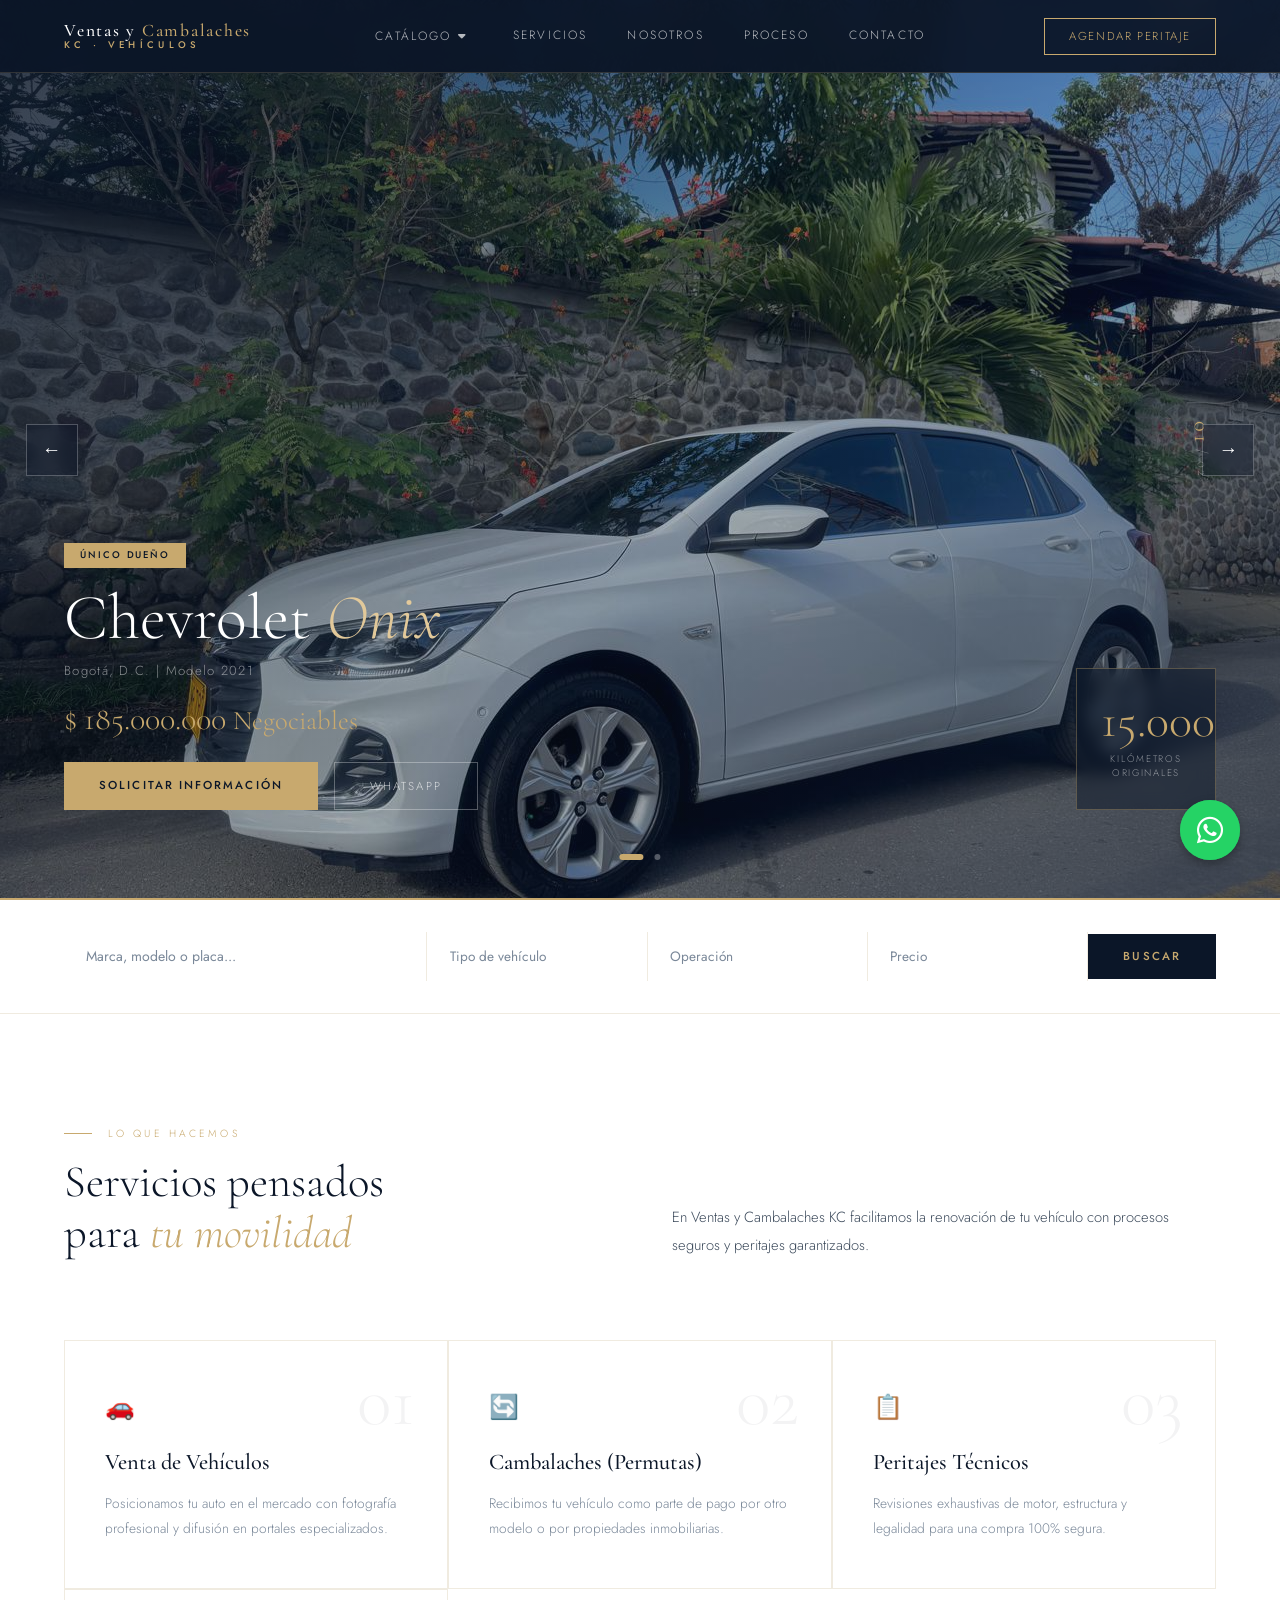
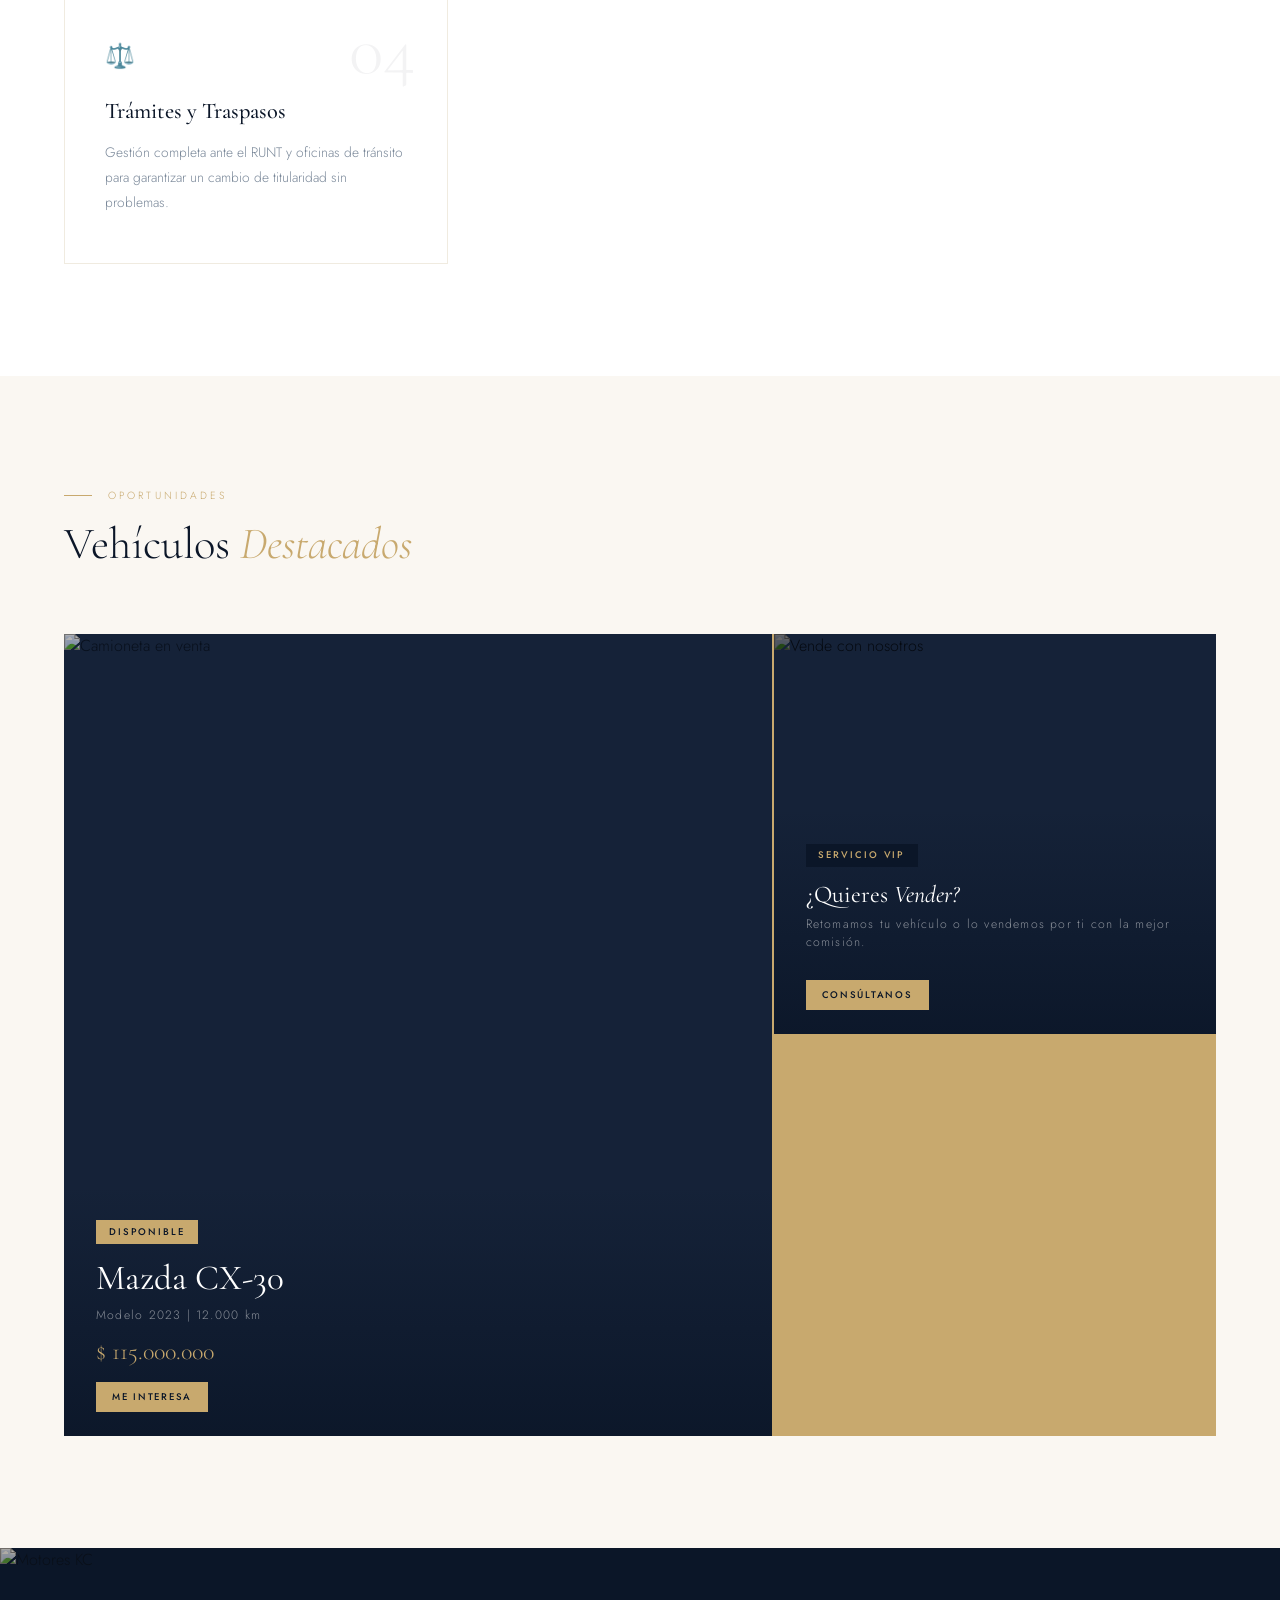
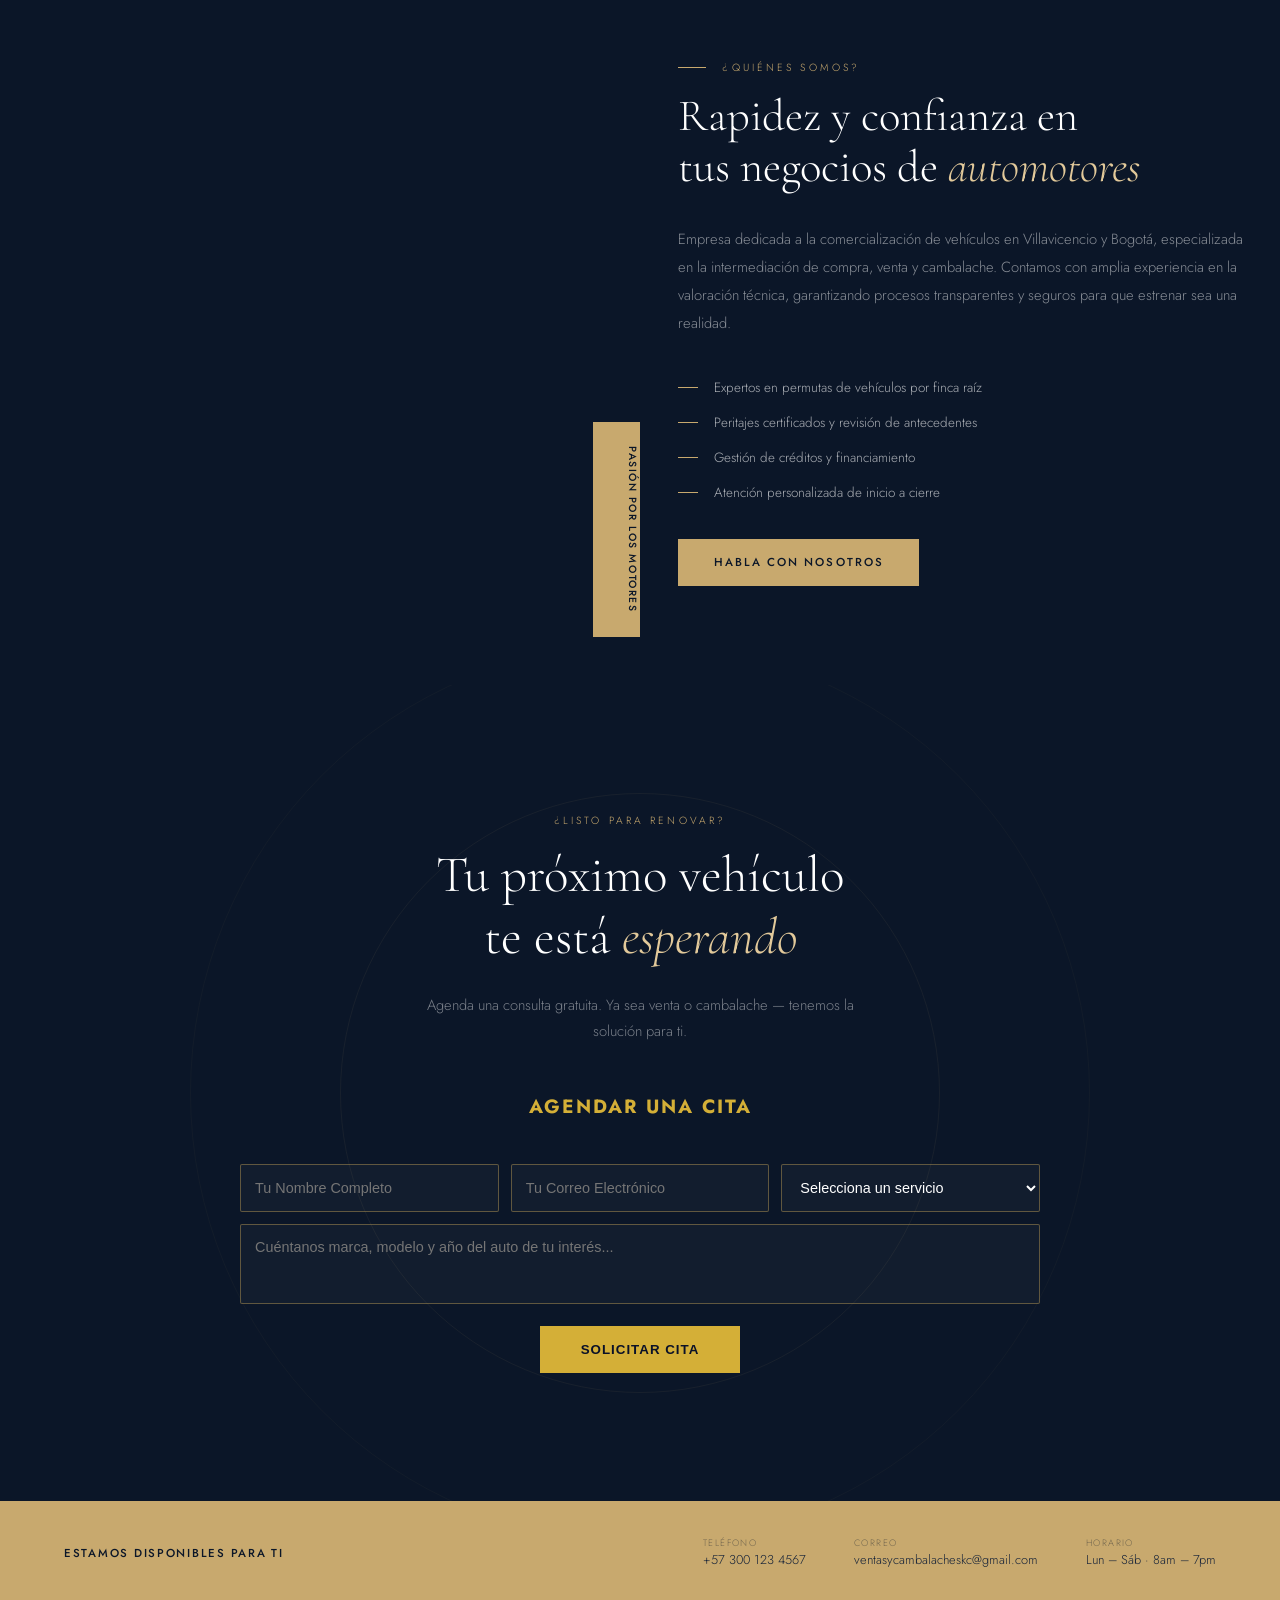
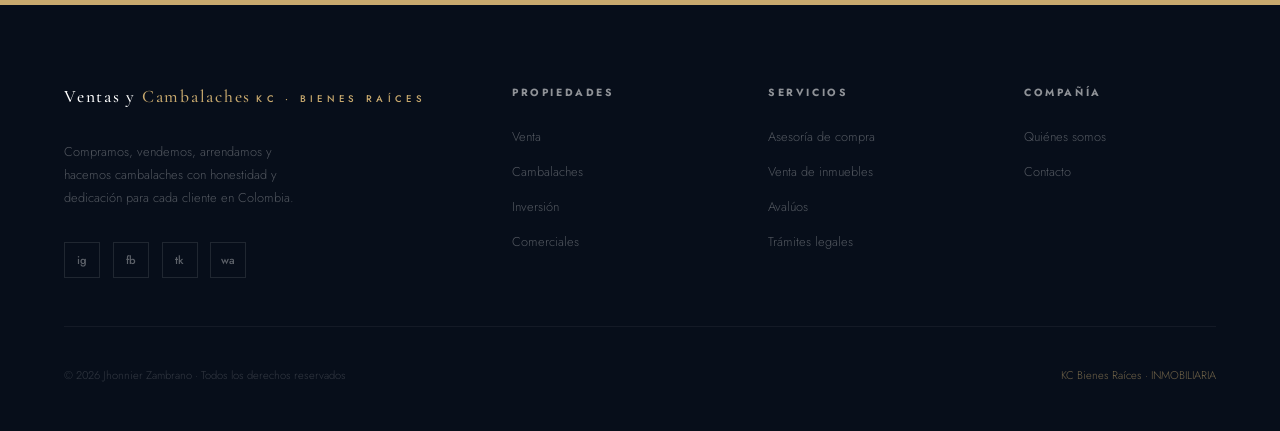
==== commit bb44c490: "feat: agrega botón flotante de WhatsApp y CDN de FontAwesome" ====
--- a/vehiculos.html
+++ b/vehiculos.html
@@ -20,6 +20,7 @@
 <link rel="icon" type="image/svg+xml" href="img/Logo.svg">
 <link href="https://fonts.googleapis.com/css2?family=Cormorant+Garamond:ital,wght@0,300;0,400;0,500;0,600;1,300;1,400&family=Jost:wght@300;400;500&display=swap" rel="stylesheet">
 <link rel="stylesheet" href="css/styles.css">
+<link rel="stylesheet" href="https://cdnjs.cloudflare.com/ajax/libs/font-awesome/6.0.0/css/all.min.css">
 </head>
 <body>
 <!-- NAV -->
@@ -248,6 +249,9 @@
     <span>© 2026 Jhonnier Zambrano · Todos los derechos reservados</span>
     <span class="gold"> KC Bienes Raíces · INMOBILIARIA</span>
   </div>
+  <a href="https://wa.me/573138341671?text=Hola%20KC%20Bienes%20Raíces,%20estoy%20navegando%20en%20la%20web%20y%20me%20gustaría%20recibir%20asesoría%20sobre%20una%20propiedad." class="whatsapp-float" target="_blank">
+    <i class="fab fa-whatsapp"></i>
+</a>
 </footer>
 
 <script src="js/main.js"></script>
--- a/css/styles.css
+++ b/css/styles.css
@@ -768,4 +768,49 @@
 .modal-btn:hover {
   background: #d4af37;
   color: #1a2a40;
+}
+
+/* Botón Flotante de WhatsApp */
+.whatsapp-float {
+    position: fixed;
+    width: 60px;
+    height: 60px;
+    bottom: 40px;
+    right: 40px;
+    background-color: #25d366;
+    color: #FFF;
+    border-radius: 50px;
+    text-align: center;
+    font-size: 30px;
+    box-shadow: 0px 4px 10px rgba(0,0,0,0.3);
+    z-index: 1000;
+    display: flex;
+    align-items: center;
+    justify-content: center;
+    transition: all 0.3s ease;
+    text-decoration: none;
+}
+
+.whatsapp-float:hover {
+    transform: scale(1.1);
+    background-color: #128C7E;
+    color: #FFF;
+}
+
+/* Animación de pulso opcional */
+.whatsapp-float::before {
+    content: "";
+    position: absolute;
+    width: 100%;
+    height: 100%;
+    border-radius: 50%;
+    background-color: #25d366;
+    opacity: 0.7;
+    animation: pulse-whatsapp 2s infinite;
+    z-index: -1;
+}
+
+@keyframes pulse-whatsapp {
+    0% { transform: scale(1); opacity: 0.7; }
+    100% { transform: scale(1.6); opacity: 0; }
 }
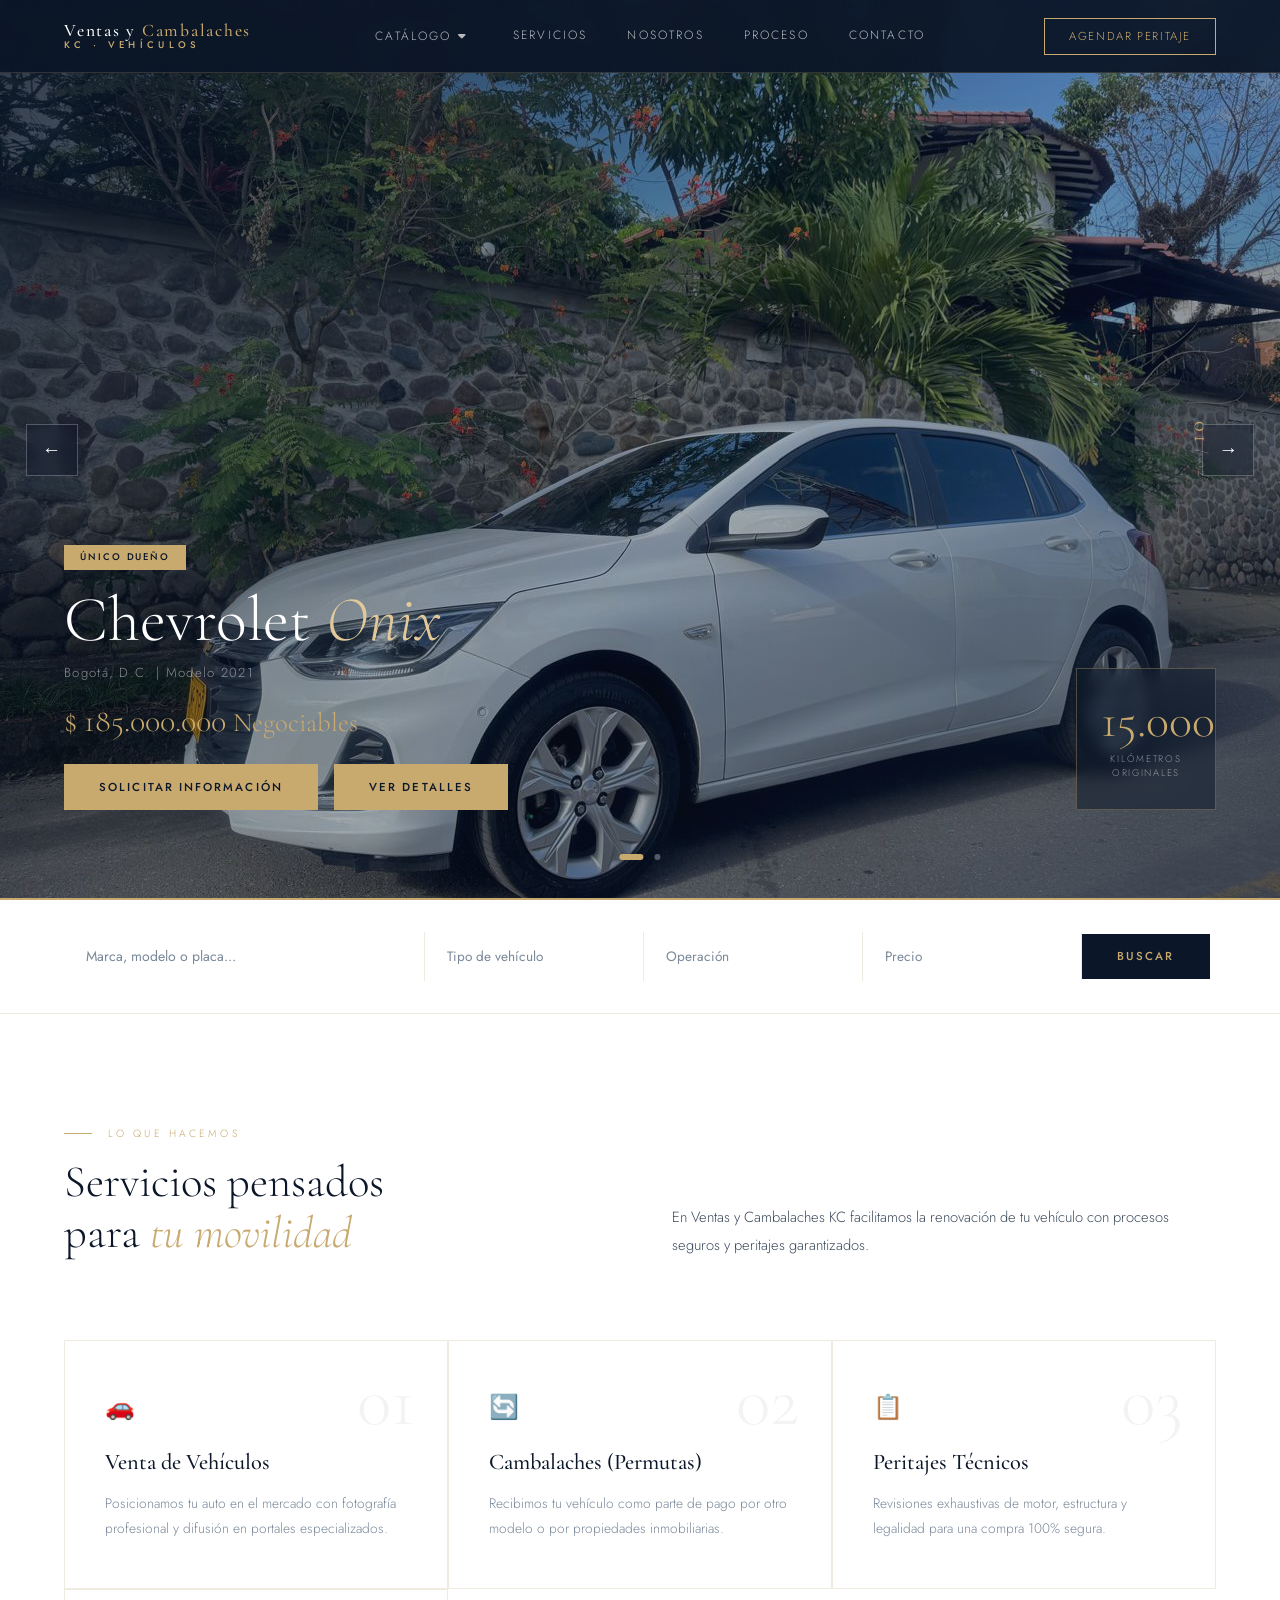
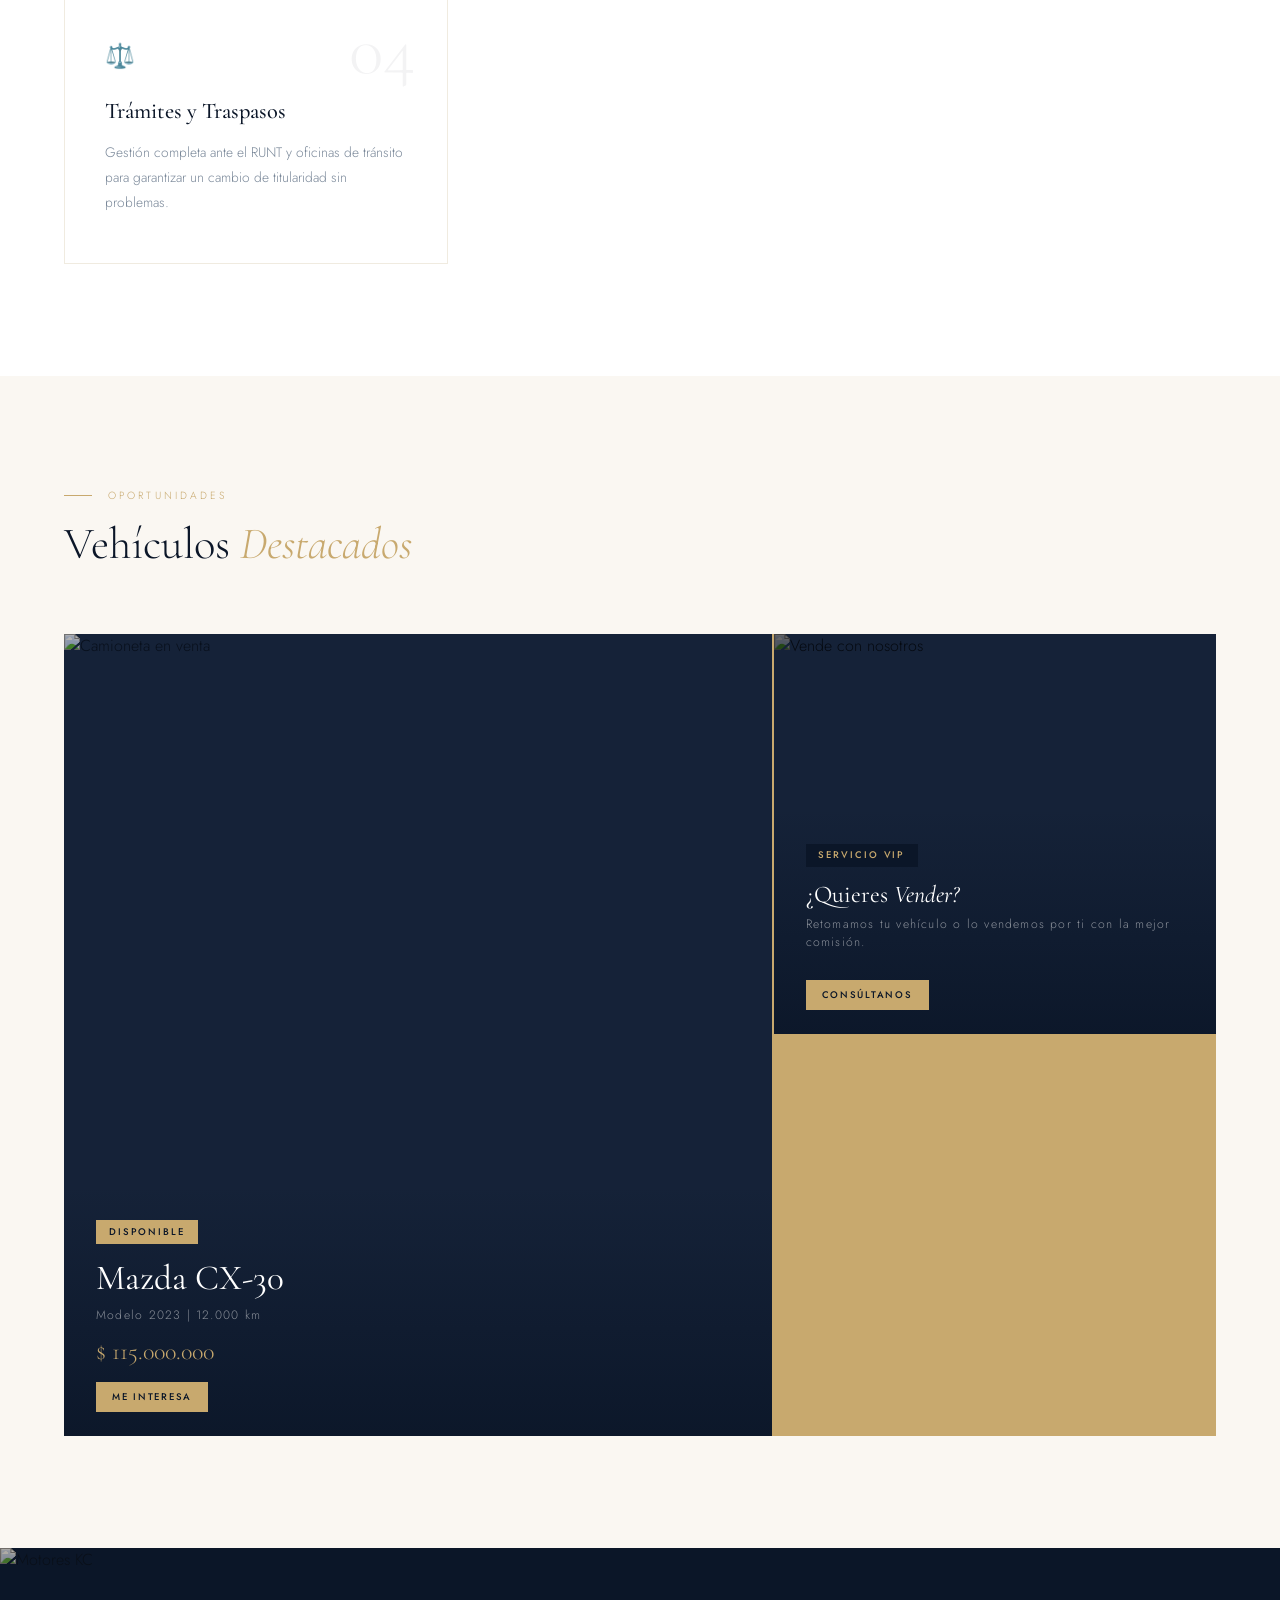
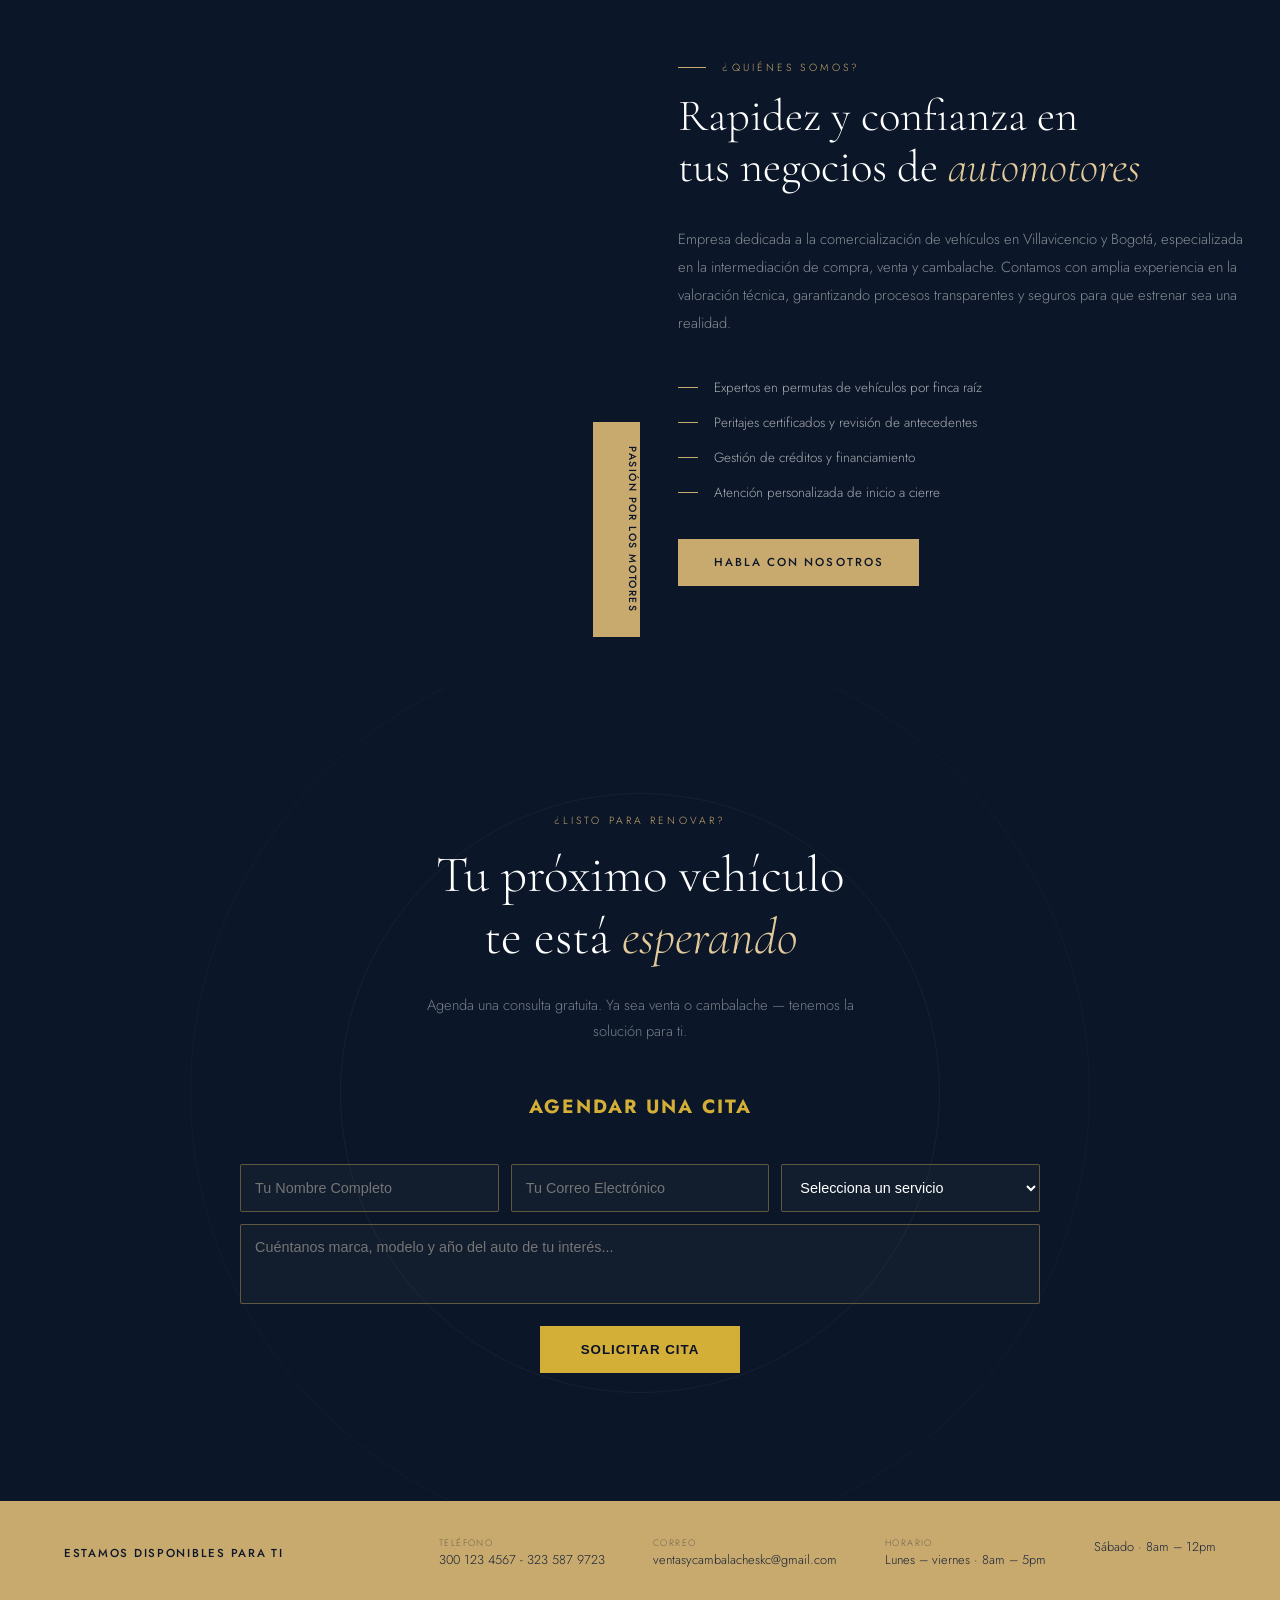
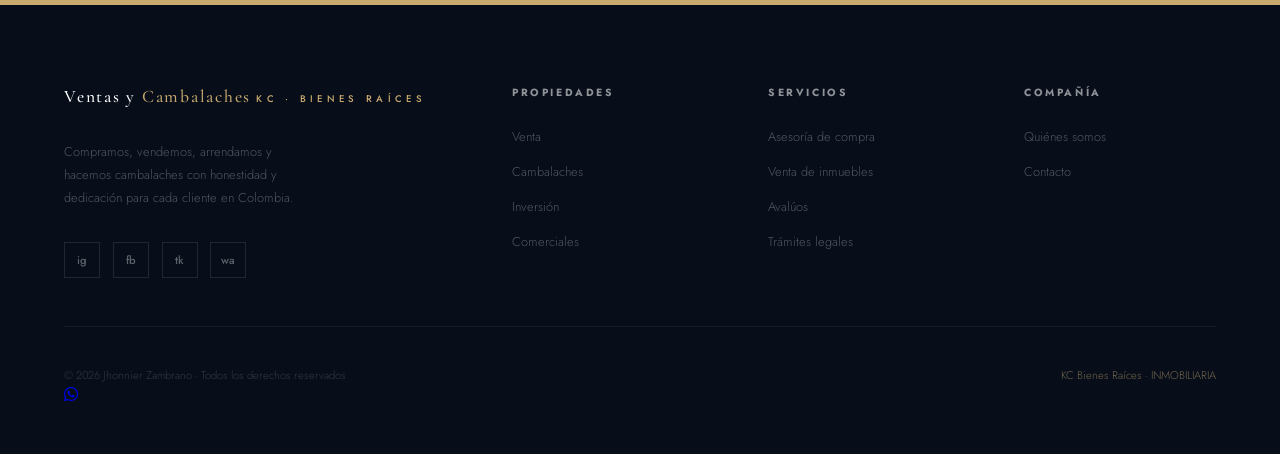
==== commit fd66a780: "feat: optimize UX with respuesta multi-agente WhatsApp menu and instantaneo filtros y controles" ====
--- a/vehiculos.html
+++ b/vehiculos.html
@@ -61,7 +61,7 @@
                     <div class="slide-price">$ 185.000.000 <small>Negociables</small></div>
                     <div class="slide-actions">
                         <a href="#contacto" class="btn-primary">Solicitar Información</a>
-                        <a href="https://wa.me/573138341671?text=Hola%20KC%20Vehiculos,%20me%20interesa%20la%20Toyota%20Hilux." class="btn-ghost">WhatsApp</a>
+                        <a href="https://wa.me/57XXXXXXXXXX?text=Hola%20KC%20Bienes%20Ra%C3%ADces,%20quiero%20m%C3%A1s%20informaci%C3%B3n%20sobre%20el%20veh%C3%ADculo%20[Marca/Modelo]" target="_blank" class="btn-primary">Ver Detalles</a>
                     </div>
                 </div>
 
@@ -81,7 +81,7 @@
                     <h1 class="slide-name">Línea <em>Premium</em></h1>
                     <div class="slide-location">Peritaje aprobado | Asegurables 100%</div>
                     <div class="slide-actions">
-                        <a href="#contacto" class="btn-primary">Ver Catálogo</a>
+                        <a href="https://wa.me/57XXXXXXXXXX?text=Hola%20KC%20Bienes%20Ra%C3%ADces,%20quiero%20m%C3%A1s%20informaci%C3%B3n%20sobre%20el%20veh%C3%ADculo%20[Marca/Modelo]" target="_blank" class="btn-primary">Ver Detalles</a>
                     </div>
                 </div>
 
@@ -220,9 +220,10 @@
 <div class="contact-strip">
   <div class="contact-strip-text">Estamos disponibles para ti</div>
   <div class="contact-strip-info">
-    <div class="contact-item"><span class="contact-item-label">Teléfono</span>+57 300 123 4567</div>
+    <div class="contact-item"><span class="contact-item-label">Teléfono</span>300 123 4567 - 323 587 9723</div>
     <div class="contact-item"><span class="contact-item-label">Correo</span>ventasycambalacheskc@gmail.com</div>
-    <div class="contact-item"><span class="contact-item-label">Horario</span>Lun – Sáb · 8am – 7pm</div>
+    <div class="contact-item"><span class="contact-item-label">Horario</span>Lunes – viernes · 8am – 5pm</div>
+    <div class="contact-item"><span class="contact-item-label"></span>Sábado · 8am – 12pm</div>
   </div>
 </div>
 <!-- FOOTER -->
--- a/css/styles.css
+++ b/css/styles.css
@@ -771,46 +771,160 @@
 }
 
 /* Botón Flotante de WhatsApp */
-.whatsapp-float {
+
+.whatsapp-container {
     position: fixed;
+    bottom: 30px;
+    right: 30px;
+    z-index: 2000;
+    font-family: sans-serif;
+}
+
+/* --- BOTÓN DISPARADOR PRINCIPAL --- */
+.whatsapp-btn-trigger {
+    background-color: #25d366;
+    color: white;
+    border: none;
     width: 60px;
     height: 60px;
-    bottom: 40px;
-    right: 40px;
-    background-color: #25d366;
-    color: #FFF;
-    border-radius: 50px;
-    text-align: center;
-    font-size: 30px;
-    box-shadow: 0px 4px 10px rgba(0,0,0,0.3);
-    z-index: 1000;
+    border-radius: 50%;
+    font-size: 32px;
+    cursor: pointer;
+    box-shadow: 0 4px 10px rgba(0,0,0,0.3);
     display: flex;
     align-items: center;
     justify-content: center;
-    transition: all 0.3s ease;
+    transition: transform 0.3s ease;
+}
+
+.whatsapp-btn-trigger:hover {
+    transform: scale(1.1);
+}
+
+/* --- MENÚ DE ASESORES --- */
+.whatsapp-menu {
+    position: absolute;
+    bottom: 75px;
+    right: 0;
+    width: 280px;
+    background-color: #ffffff;
+    border-radius: 12px;
+    box-shadow: 0 5px 25px rgba(0,0,0,0.2);
+    overflow: hidden;
+    opacity: 0;
+    visibility: hidden;
+    transform: translateY(15px);
+    transition: all 0.3s cubic-bezier(0.68, -0.55, 0.265, 1.55);
+}
+
+/* Clase que activa el menú desde JS */
+.whatsapp-menu.active {
+    opacity: 1;
+    visibility: visible;
+    transform: translateY(0);
+}
+
+/* Encabezado del menú (Línea Azul de la marca) */
+.wa-menu-header {
+    background-color: #0c1c30; /* Cambia por tu variable --navy si la usas */
+    color: white;
+    padding: 15px;
+    text-align: center;
+}
+
+.wa-menu-header h4 {
+    margin: 0;
+    font-size: 15px;
+    font-weight: 600;
+    color: #e5c158; /* Cambia por tu variable --gold si la usas */
+}
+
+.wa-menu-header p {
+    margin: 5px 0 0 0;
+    font-size: 11px;
+    opacity: 0.8;
+}
+
+/* Items/Opciones del Menú */
+.wa-menu-item {
+    display: flex;
+    align-items: center;
+    padding: 15px;
     text-decoration: none;
-}
-
-.whatsapp-float:hover {
-    transform: scale(1.1);
-    background-color: #128C7E;
-    color: #FFF;
-}
-
-/* Animación de pulso opcional */
-.whatsapp-float::before {
-    content: "";
-    position: absolute;
-    width: 100%;
-    height: 100%;
+    color: #333;
+    border-bottom: 1px solid #f0f0f0;
+    transition: background-color 0.2s ease;
+}
+
+.wa-menu-item:last-child {
+    border-bottom: none;
+}
+
+.wa-menu-item:hover {
+    background-color: #fafafa;
+}
+
+/* Iconos internos verdes de WhatsApp */
+.wa-icon-box {
+    background-color: #25d366;
+    color: white;
+    width: 35px;
+    height: 35px;
     border-radius: 50%;
-    background-color: #25d366;
-    opacity: 0.7;
-    animation: pulse-whatsapp 2s infinite;
-    z-index: -1;
-}
-
-@keyframes pulse-whatsapp {
-    0% { transform: scale(1); opacity: 0.7; }
-    100% { transform: scale(1.6); opacity: 0; }
+    display: flex;
+    align-items: center;
+    justify-content: center;
+    font-size: 18px;
+    margin-right: 12px;
+    flex-shrink: 0;
+}
+
+.wa-item-info {
+    display: flex;
+    flex-direction: column;
+}
+
+.wa-item-info strong {
+    font-size: 14px;
+    color: #0c1c30;
+}
+
+.wa-item-info span {
+    font-size: 11px;
+    color: #777;
+}
+
+/* Espaciado para  botenes buscar y limpiar (se aplica a móviles y PC) */
+.search-btn {
+    /* En móviles, si se apilan, se separan verticalmente */
+    margin-bottom: 0.4rem; 
+}
+
+/* Ajuste exclusivo para pantallas grandes (PC) */
+@media (min-width: 992px) {
+    .search-btn {
+        margin-bottom: 0;      /* Quitamos el margen de abajo en PC */
+        margin-right: 0.4rem;  /* Separación horizontal perfecta entre Buscar y Limpiar */
+    }
+}
+
+/* Estilo para la X de cierre */
+.close-menu {
+  position: absolute;
+  top: 20px;
+  right: 25px;
+  background: none;
+  border: none;
+  color: var(--gold, #d4af37); /* Usa tu variable de dorado o blanco */
+  font-size: 2.5rem;           /* Un tamaño cómodo para el pulgar */
+  line-height: 1;
+  cursor: pointer;
+  z-index: 1010;               /* Asegura que quede por encima de los links */
+  padding: 5px 10px;
+}
+
+/* Asegurar que el contenedor sea el punto de referencia */
+.mobile-menu {
+  position: fixed; /* O absolute, según como lo tengas */
+  /* Tu estilo existente (top, left, width, height, etc.) debe mantenerse */
 }
